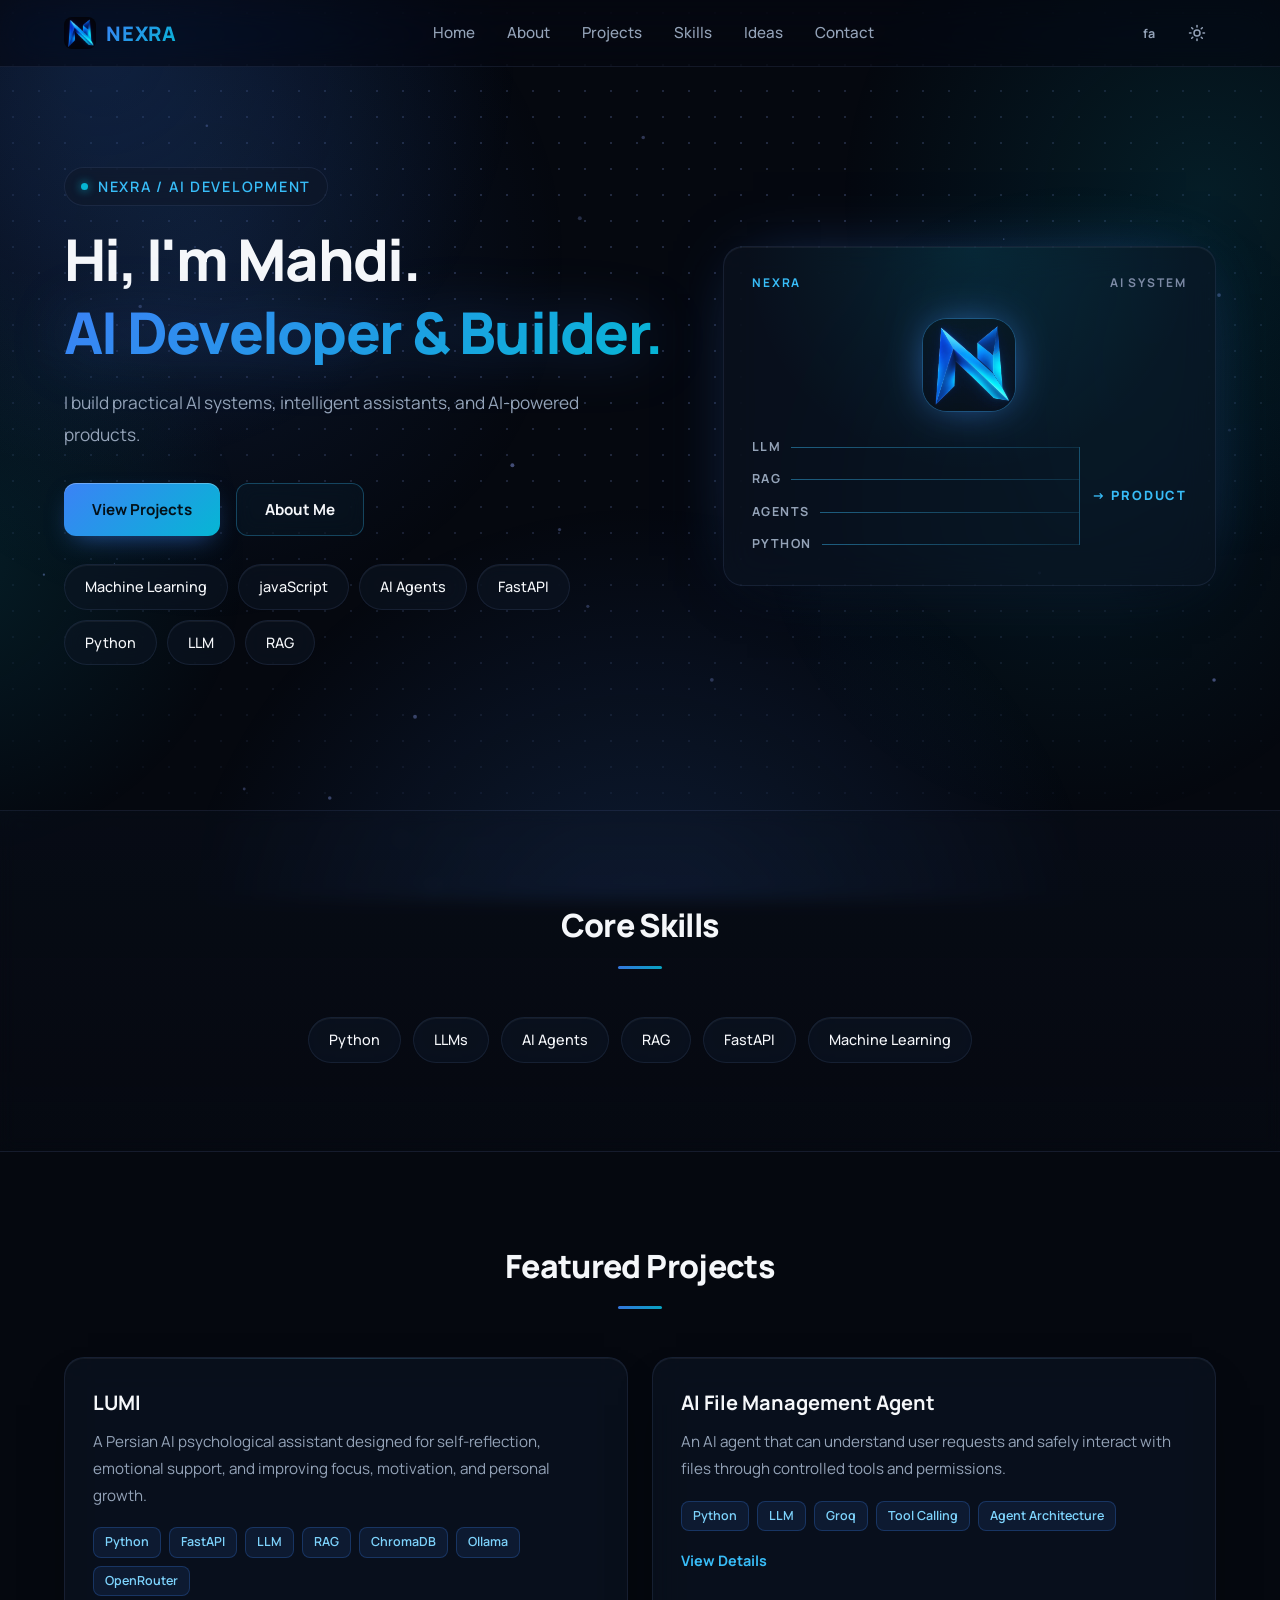
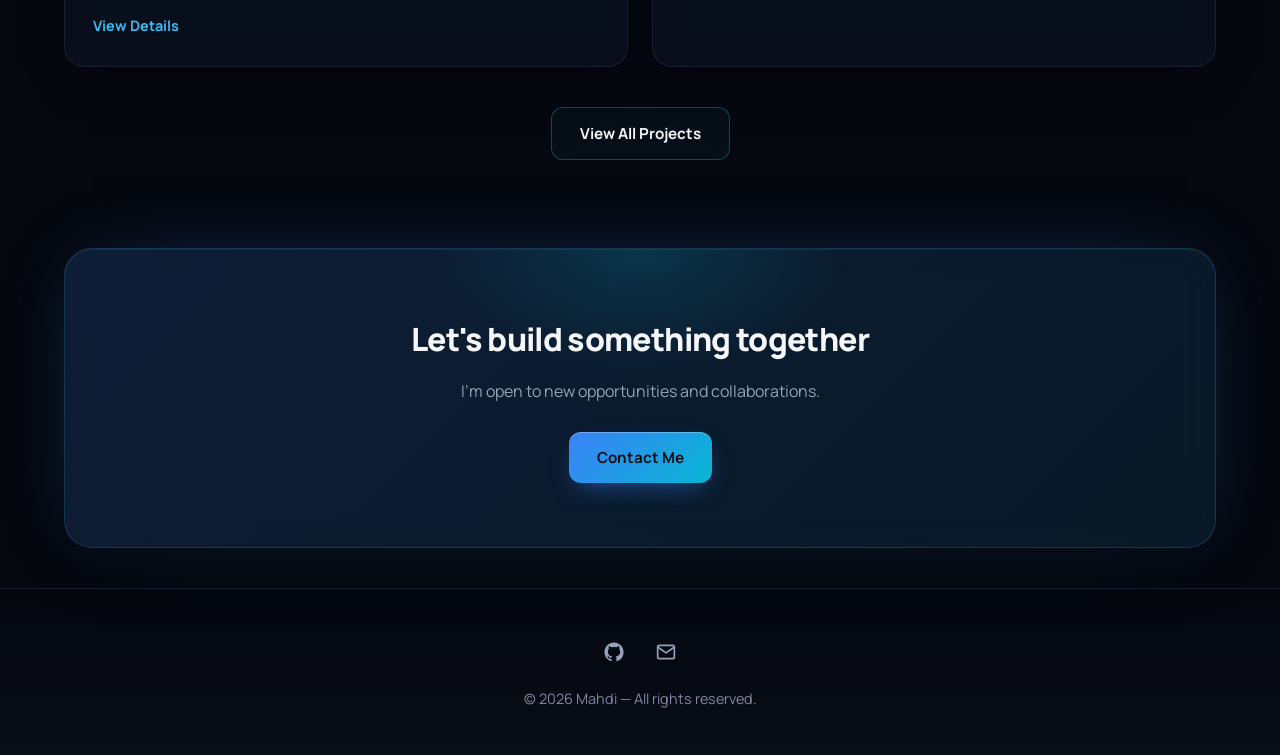
==== index.html @ 1d42f0ad "Adding a favicon to pages" ====
<!DOCTYPE html>
<html lang="en">
<head>
  <meta charset="UTF-8">
  <meta name="viewport" content="width=device-width, initial-scale=1.0">
  <title>Mahdi | Home</title>
  <link rel="icon" href="assets/icons/Favicon.png" type="image/png">
  <!-- فونت‌ها -->
  <link rel="preconnect" href="https://fonts.googleapis.com">
  <link href="https://fonts.googleapis.com/css2?family=Manrope:wght@400;500;600;700;800&family=Vazirmatn:wght@400;500;600;700;800&display=swap" rel="stylesheet">
  <!-- استایل‌ها -->
  <link rel="stylesheet" href="css/style.css">
  <link rel="stylesheet" href="css/animations.css">
  <link rel="stylesheet" href="css/responsive.css">
</head>
<body>

  <!-- Navbar با JS تزریق میشه -->
  <div id="navbar-container"></div>

  <main>
  <!-- Hero Section -->
    <!-- Hero Section -->
  <section class="hero section">
    <div class="container hero-grid">
      <div class="hero-text">
        <p class="hero-greeting hero-eyebrow">NEXRA / AI DEVELOPMENT</p>
        <h1 class="hero-title">
          <span class="hero-title-1" data-i18n="home.heroTitle1">Hi, I'm Mahdi.</span>
          <span class="hero-title-2" data-i18n="home.heroTitle2">AI Developer &amp; Builder.</span>
        </h1>
        <p class="hero-intro" data-i18n="home.heroIntro">I build practical AI systems, intelligent assistants, and AI-powered products.</p>
        <div class="hero-actions">
          <a href="projects.html" class="btn btn-primary" data-i18n="home.ctaProjects">View Projects</a>
          <a href="about.html" class="btn btn-outline" data-i18n="home.ctaAbout">About Me</a>
        </div>
        <div class="hero-tags">
          <span class="skill-chip">Machine Learning</span>
          <span class="skill-chip">javaScript</span>
          <span class="skill-chip">AI Agents</span>
          <span class="skill-chip">FastAPI</span>
          <span class="skill-chip">Python</span>
          <span class="skill-chip">LLM</span>
          <span class="skill-chip">RAG</span>
        </div>
      </div>

      <!-- AI System Card -->
      <div class="system-card">
        <div class="system-head"><span>NEXRA</span><span>AI SYSTEM</span></div>
        <img class="system-logo" src="assets/icons/Logo-N.jpg" alt="NEXRA" onerror="this.style.display='none'">
        <div class="system-flow">
          <ul class="system-inputs">
            <li>LLM</li>
            <li>RAG</li>
            <li>AGENTS</li>
            <li>PYTHON</li>
          </ul>
          <span class="system-merge"></span>
          <span class="system-output">→ PRODUCT</span>
        </div>
      </div>
    </div>
  </section>

  <!-- Skills Preview -->
  <section class="skills-preview section">
    <div class="container">
      <h2 class="section-title" data-i18n="home.skillsTitle">Core Skills</h2>
      <div class="skills-grid">
        <span class="skill-chip">Python</span>
        <span class="skill-chip">LLMs</span>
        <span class="skill-chip">AI Agents</span>
        <span class="skill-chip">RAG</span>
        <span class="skill-chip">FastAPI</span>
        <span class="skill-chip">Machine Learning</span>
      </div>
    </div>
  </section>

  <!-- Featured Projects -->
  <section class="projects-preview section">
    <div class="container">
      <h2 class="section-title" data-i18n="home.projectsTitle">Featured Projects</h2>
      <div id="featured-projects" class="projects-grid"></div>
      <div class="view-all-wrapper">
        <a href="projects.html" class="btn btn-outline" data-i18n="home.viewAllProjects">View All Projects</a>
      </div>
    </div>
  </section>

  <!-- CTA -->
  <section class="cta-section section">
    <div class="container cta-inner">
      <h2 data-i18n="home.ctaTitle">Let's build something together</h2>
      <p data-i18n="home.ctaSubtitle">I'm open to new opportunities and collaborations.</p>
      <a href="contact.html" class="btn btn-primary" data-i18n="home.ctaButton">Contact Me</a>
    </div>
  </section>
  </main>

  <!-- Footer با JS تزریق میشه -->
  <div id="footer-container"></div>

  <!-- ترتیب لود اسکریپت‌ها مهمه -->
<script src="data/translations.js"></script>
<script src="data/projects.js"></script>
<script src="js/theme.js"></script>
<script src="js/language.js"></script>
<script src="js/typing.js"></script>
<script src="js/main.js"></script>
<script src="js/background.js"></script>
<script src="js/home.js"></script>
</body>
</html>
---- css/style.css ----
/* ==========================================================================
   MAHDI PORTFOLIO — style.css
   Redesign: Dark Premium · Modern AI · Glassmorphism
   - فقط ظاهر (UI) تغییر کرده؛ ساختار HTML، محتوا و JS دست نخورده
   - Accent: #3B82F6 → #06B6D4  |  فونت: Manrope + Vazirmatn
   - Background: نقطه‌های خیلی ریز و محو + چند Glow آبی/فیروزه‌ای (Grid حذف شده)
   ========================================================================== */


/* ==========================================================================
   1) RESET & BASE
   ========================================================================== */
*, *::before, *::after {
  margin: 0;
  padding: 0;
  box-sizing: border-box;
}

html {
  scroll-behavior: smooth;
  -webkit-text-size-adjust: 100%;
}

body {
  font-family: var(--font-primary);
  background-color: var(--bg-primary);
  color: var(--text-primary);
  line-height: 1.65;
  min-height: 100vh;
  -webkit-font-smoothing: antialiased;
  text-rendering: optimizeLegibility;
  transition: background-color 0.3s ease, color 0.3s ease;
}

img, svg {
  max-width: 100%;
  display: block;
}

a {
  text-decoration: none;
  color: inherit;
}

ul, ol {
  list-style: none;
}

button {
  font-family: inherit;
  cursor: pointer;
  border: none;
  background: none;
}

/* Headingها: وزن 700 تا 800 */
h1 { font-weight: 800; }
h2, h3 { font-weight: 700; }

/* فقط انگلیسی: کمی فشرده‌تر (روی فارسی letter-spacing نباید عوض بشه) */
[lang="en"] h1,
[lang="en"] h2 {
  letter-spacing: -0.02em;
}

::selection {
  background: rgba(var(--accent-rgb), 0.28);
  color: #ffffff;
}

/* فوکوس کیبورد: واضح ولی ظریف */
:focus-visible {
  outline: 2px solid rgba(var(--accent-rgb), 0.7);
  outline-offset: 3px;
  border-radius: 6px;
}


/* ==========================================================================
   2) CSS VARIABLES
   پیش‌فرض: تم تاریک | تم روشن پایین‌تر override می‌کنه
   ========================================================================== */
:root,
[data-theme="dark"] {
  color-scheme: dark;

  /* پس‌زمینه‌ها */
  --bg-primary: #05080F;
  --bg-secondary: #0A101C;
  --bg-card-rgb: 14, 22, 38;

  /* متن‌ها (Contrast بالا) */
  --text-primary: #F5F7FA;
  --text-secondary: #94A3B8;
  --text-muted: #7C8AA5;

  /* Accent: Blue → Cyan */
  --accent-start: #3B82F6;
  --accent-end: #06B6D4;
  --accent: #38BDF8;                 /* رنگ متن/لینک‌های accent روی پس‌زمینه تیره */
  --accent-rgb: 56, 189, 248;
  --blue-rgb: 59, 130, 246;
  --cyan-rgb: 6, 182, 212;
  --accent-gradient: linear-gradient(135deg, var(--accent-start), var(--accent-end));
  --tag-text: #7DD3FC;

  /* شیشه و کارت */
  --border-color: rgba(148, 175, 255, 0.10);
  --border-strong: rgba(var(--accent-rgb), 0.30);
  --glass-bg: rgba(5, 8, 15, 0.62);
  --card-bg: rgba(var(--bg-card-rgb), 0.55);
  --card-highlight: rgba(255, 255, 255, 0.05);
  --shadow: 0 24px 48px -24px rgba(0, 0, 0, 0.75);

  /* Background: نقطه‌ها و Glowها */
  --dot-color: rgba(148, 175, 255, 0.20);
  --glow-blue: rgba(59, 130, 246, 0.17);
  --glow-cyan: rgba(6, 182, 212, 0.12);

  /* شعاع‌ها و حرکت */
  --radius-lg: 20px;
  --radius-md: 12px;
  --ease: cubic-bezier(0.22, 0.7, 0.2, 1);

  /* فونت‌ها */
  --font-en: 'Manrope', system-ui, -apple-system, 'Segoe UI', sans-serif;
  --font-fa: 'Vazirmatn', 'Manrope', system-ui, sans-serif;
  --font-primary: var(--font-en);
}

[data-theme="light"] {
  color-scheme: light;

  --bg-primary: #F5F8FC;
  --bg-secondary: #EAF0F9;
  --bg-card-rgb: 255, 255, 255;

  --text-primary: #0F172A;
  --text-secondary: #475569;
  --text-muted: #64748B;

  --accent-start: #2563EB;
  --accent-end: #0891B2;
  --accent: #0369A1;
  --accent-rgb: 3, 105, 161;
  --tag-text: #0369A1;

  --border-color: rgba(15, 23, 42, 0.09);
  --border-strong: rgba(37, 99, 235, 0.35);
  --glass-bg: rgba(255, 255, 255, 0.72);
  --card-bg: rgba(var(--bg-card-rgb), 0.72);
  --card-highlight: rgba(255, 255, 255, 0.9);
  --shadow: 0 20px 40px -24px rgba(30, 64, 175, 0.25);

  --dot-color: rgba(37, 99, 235, 0.16);
  --glow-blue: rgba(59, 130, 246, 0.12);
  --glow-cyan: rgba(6, 182, 212, 0.10);
}

/* وقتی زبان فارسی باشه، فونت پیش‌فرض عوض میشه (توسط language.js ست میشه) */
[lang="fa"] {
  --font-primary: var(--font-fa);
}


/* ==========================================================================
   3) BACKGROUND — نقطه‌های محو + Glowهای آبی/فیروزه‌ای (بدون Grid)
   ========================================================================== */

/* --- لایه ۱: نقطه‌های خیلی ریز، به سمت لبه‌ها محو میشن --- */
body::before {
  content: "";
  position: fixed;
  inset: 0;
  z-index: -1;
  pointer-events: none;
  background-image: radial-gradient(circle, var(--dot-color) 1px, transparent 1.5px);
  background-size: 26px 26px;
  -webkit-mask-image: radial-gradient(ellipse 90% 80% at 50% 30%, #000 20%, transparent 100%);
  mask-image: radial-gradient(ellipse 90% 80% at 50% 30%, #000 20%, transparent 100%);
}

/* --- لایه ۲: چند Soft Glow برای هاله نور و عمق --- */
body::after {
  content: "";
  position: fixed;
  inset: 0;
  z-index: -1;
  pointer-events: none;
  background:
    radial-gradient(640px circle at 8% 6%, var(--glow-blue), transparent 65%),
    radial-gradient(560px circle at 94% 22%, var(--glow-cyan), transparent 65%),
    radial-gradient(720px circle at 50% 108%, var(--glow-blue), transparent 65%),
    radial-gradient(460px circle at -4% 62%, var(--glow-cyan), transparent 65%);
}

/* --- لایه ۳: ذرات شناور و نور موس (توسط background.js ساخته میشن؛ فقط تم تاریک) --- */
#particles {
  display: none;
  position: fixed;
  inset: 0;
  z-index: -1;
  pointer-events: none;
}

[data-theme="dark"] #particles {
  display: block;
}


/* ==========================================================================
   4) LAYOUT
   ========================================================================== */
.container {
  max-width: 1200px;
  margin: 0 auto;
  padding: 0 24px;
}

.section {
  padding: 88px 0;
}


/* ==========================================================================
   5) NAVBAR
   ========================================================================== */
.navbar {
  position: fixed;
  top: 0;
  left: 0;
  right: 0;
  z-index: 1000;
  background: var(--glass-bg);
  backdrop-filter: blur(18px) saturate(160%);
  -webkit-backdrop-filter: blur(18px) saturate(160%);
  border-bottom: 1px solid var(--border-color);
}

.navbar-inner {
  display: flex;
  align-items: center;
  justify-content: space-between;
  direction: ltr; /* چیدمان نوبار با تغییر زبان ثابت بمونه: لوگو چپ، تب‌ها وسط، دکمه‌ها راست */
  padding: 14px 24px;
  max-width: 1200px;
  margin: 0 auto;
}

.navbar-logo {
  display: inline-flex;
  align-items: center;
  gap: 10px;
}

.navbar-logo span {
  font-weight: 800;
  font-size: 1.25rem;
  letter-spacing: 0.04em;
  background: var(--accent-gradient);
  -webkit-background-clip: text;
  background-clip: text;
  color: transparent;
}

.brand-mark {
  width: 32px;
  height: 32px;
  border-radius: 8px;
  object-fit: cover;
  mix-blend-mode: screen;
}

[data-theme="light"] .brand-mark {
  filter: invert(1);
  mix-blend-mode: multiply;
}

.navbar-links {
  display: flex;
  align-items: center;
  gap: 32px;
}

/* فارسی: ترتیب تب‌ها راست‌به‌چپ (خانه اول از راست)، بدون اینکه جای لوگو و دکمه‌ها عوض بشه */
[dir="rtl"] .navbar-links {
  direction: rtl;
}

.navbar-links a {
  position: relative;
  color: var(--text-secondary);
  font-weight: 500;
  font-size: 0.95rem;
  padding: 6px 0;
  transition: color 0.25s var(--ease);
}

/* خط زیر لینک: با hover و لینک فعال ظاهر میشه */
.navbar-links a::after {
  content: "";
  position: absolute;
  inset-inline: 0;
  bottom: -2px;
  height: 2px;
  border-radius: 2px;
  background: var(--accent-gradient);
  transform: scaleX(0);
  transition: transform 0.3s var(--ease);
}

.navbar-links a:hover,
.navbar-links a.active {
  color: var(--text-primary);
}

.navbar-links a:hover::after,
.navbar-links a.active::after {
  transform: scaleX(1);
}

.navbar-actions {
  display: flex;
  align-items: center;
  gap: 10px;
}

.icon-btn {
  width: 38px;
  height: 38px;
  display: flex;
  align-items: center;
  justify-content: center;
  border-radius: 10px;
  border: 1px solid transparent;
  color: var(--text-secondary);
  transition: background-color 0.25s var(--ease), color 0.25s var(--ease), border-color 0.25s var(--ease);
}

.icon-btn:hover {
  background-color: rgba(var(--accent-rgb), 0.08);
  border-color: var(--border-color);
  color: var(--accent);
}

#lang-toggle {
  font-size: 0.78rem;
  font-weight: 700;
  letter-spacing: 0.04em;
}


/* ==========================================================================
   6) FOOTER
   ========================================================================== */
.footer {
  border-top: 1px solid var(--border-color);
  background: linear-gradient(to bottom, transparent, rgba(var(--bg-card-rgb), 0.35));
  padding: 44px 0;
  text-align: center;
  color: var(--text-muted);
  font-size: 0.9rem;
}

.footer-links {
  display: flex;
  justify-content: center;
  gap: 14px;
  margin-bottom: 16px;
}

.footer-links a {
  display: flex;
  align-items: center;
  justify-content: center;
  width: 38px;
  height: 38px;
  border-radius: 8px;
  color: var(--text-secondary);
  transition: color 0.2s ease, background-color 0.2s ease;
}

.footer-links a:hover {
  color: var(--accent);
  background-color: rgba(var(--accent-rgb), 0.1);
}

.footer-links svg {
  width: 20px;
  height: 20px;
}


/* ==========================================================================
   7) BUTTONS
   ========================================================================== */
.btn {
  display: inline-flex;
  align-items: center;
  gap: 8px;
  padding: 13px 28px;
  border-radius: var(--radius-md);
  font-weight: 700;
  font-size: 0.95rem;
  transition: transform 0.3s var(--ease), box-shadow 0.3s var(--ease),
              border-color 0.3s var(--ease), background-color 0.3s var(--ease),
              color 0.3s var(--ease), filter 0.3s var(--ease);
}

/* دکمه اصلی: متن تیره روی گرادینت برای Contrast بالا */
.btn-primary {
  background: var(--accent-gradient);
  color: #031018;
  border: none;
  box-shadow:
    0 10px 26px -10px rgba(var(--blue-rgb), 0.6),
    inset 0 1px 0 rgba(255, 255, 255, 0.28);
}

.btn-primary:hover {
  transform: translateY(-2px);
  filter: brightness(1.07);
  box-shadow:
    0 16px 34px -10px rgba(var(--blue-rgb), 0.7),
    inset 0 1px 0 rgba(255, 255, 255, 0.32);
}

.btn-outline {
  border: 1px solid var(--border-strong);
  background-color: rgba(var(--accent-rgb), 0.04);
  color: var(--text-primary);
  backdrop-filter: blur(10px);
  -webkit-backdrop-filter: blur(10px);
}

.btn-outline:hover {
  transform: translateY(-2px);
  border-color: rgba(var(--accent-rgb), 0.6);
  background-color: rgba(var(--accent-rgb), 0.10);
  color: var(--accent);
}


/* ==========================================================================
   8) CARDS (پایه مشترک) — شیشه‌ای، تیره، نیمه‌شفاف
   ========================================================================== */
.project-card,
.path-card,
.goal-card,
.timeline-card {
  position: relative;
  overflow: hidden;
  background-color: var(--card-bg);
  backdrop-filter: blur(18px) saturate(140%);
  -webkit-backdrop-filter: blur(18px) saturate(140%);
  border: 1px solid var(--border-color);
  border-radius: var(--radius-lg);
  padding: 28px;
  box-shadow: inset 0 1px 0 var(--card-highlight), var(--shadow);
  transition: transform 0.35s var(--ease), border-color 0.35s var(--ease), box-shadow 0.35s var(--ease);
}

/* خط نور نازک لبه بالای کارت */
.project-card::before,
.path-card::before,
.goal-card::before,
.timeline-card::before {
  content: "";
  position: absolute;
  top: 0;
  left: 12%;
  right: 12%;
  height: 1px;
  background: linear-gradient(90deg, transparent, rgba(var(--accent-rgb), 0.55), transparent);
  opacity: 0.35;
  transition: opacity 0.35s var(--ease);
  pointer-events: none;
}

/* Hover ظریف: کمی بالا میاد، بردر آبی، هاله نور کم (--cx/--cy از background.js میاد؛ بدونش هم درست کار می‌کنه) */
.project-card:hover,
.path-card:hover,
.timeline-card:hover {
  transform: translateY(-4px);
  border-color: var(--border-strong);
  box-shadow:
    inset 0 1px 0 var(--card-highlight),
    0 28px 50px -24px rgba(0, 0, 0, 0.8),
    0 0 40px -18px rgba(var(--blue-rgb), 0.45);
  background-image: radial-gradient(340px circle at var(--cx, 50%) var(--cy, 0%), rgba(var(--accent-rgb), 0.07), transparent 70%);
}

.project-card:hover::before,
.path-card:hover::before,
.goal-card:hover::before,
.timeline-card:hover::before {
  opacity: 1;
}

[data-theme="light"] .project-card:hover,
[data-theme="light"] .path-card:hover,
[data-theme="light"] .timeline-card:hover {
  box-shadow:
    inset 0 1px 0 var(--card-highlight),
    0 24px 44px -24px rgba(30, 64, 175, 0.3);
}


/* ==========================================================================
   9) HOME PAGE — Hero, Skills, Projects, CTA
   ========================================================================== */
.hero {
  position: relative;
  min-height: 90vh;
  display: flex;
  align-items: center;
  padding-top: 110px;
}

/* دو هاله نور نرم اطراف Hero (نه یک لکه زیر متن) */
.hero::before {
  content: "";
  position: absolute;
  inset: 0;
  z-index: -1;
  pointer-events: none;
  background:
    radial-gradient(520px circle at 16% 32%, rgba(var(--blue-rgb), 0.11), transparent 70%),
    radial-gradient(460px circle at 84% 62%, rgba(var(--cyan-rgb), 0.09), transparent 70%);
}

.hero-grid {
  display: grid;
  grid-template-columns: 1.1fr 0.9fr;
  gap: 56px;
  align-items: center;
}

.hero-eyebrow {
  letter-spacing: 0.12em;
  font-size: 0.78rem;
}

.hero-title {
  display: flex;
  flex-direction: column;
  gap: 6px;
  margin-bottom: 22px;
  font-size: clamp(2.2rem, 5vw, 3.6rem);
  font-weight: 800;
  line-height: 1.15;
}

[lang="en"] .hero-title {
  letter-spacing: -0.03em;
}

.hero-title-2 {
  background: var(--accent-gradient);
  -webkit-background-clip: text;
  background-clip: text;
  color: transparent;
  filter: drop-shadow(0 0 28px rgba(var(--blue-rgb), 0.28));
}

.hero-tags {
  display: flex;
  flex-wrap: wrap;
  gap: 10px;
  margin-top: 28px;
}

/* "Hi, I'm" به شکل یک Pill شیشه‌ای با نقطه نورانی */
.hero-greeting {
  display: inline-flex;
  align-items: center;
  gap: 10px;
  padding: 7px 16px;
  margin-bottom: 20px;
  border-radius: 999px;
  border: 1px solid var(--border-color);
  background-color: rgba(var(--bg-card-rgb), 0.5);
  backdrop-filter: blur(10px);
  -webkit-backdrop-filter: blur(10px);
  color: var(--accent);
  font-size: 0.9rem;
  font-weight: 600;
}

.hero-greeting::before {
  content: "";
  width: 7px;
  height: 7px;
  border-radius: 50%;
  background: var(--accent-end);
  box-shadow: 0 0 10px rgba(var(--cyan-rgb), 0.9);
  animation: softPulse 2.8s ease-in-out infinite;
}

@keyframes softPulse {
  0%, 100% { opacity: 1; }
  50% { opacity: 0.45; }
}

.hero-name {
  font-size: clamp(2.4rem, 6vw, 4.2rem);
  font-weight: 800;
  line-height: 1.1;
  margin-bottom: 14px;
  background: var(--accent-gradient);
  -webkit-background-clip: text;
  background-clip: text;
  color: transparent;
  filter: drop-shadow(0 0 28px rgba(var(--blue-rgb), 0.28));
}

[lang="en"] .hero-name {
  letter-spacing: -0.03em;
}

.hero-role {
  font-size: clamp(1.2rem, 3vw, 1.8rem);
  font-weight: 600;
  color: var(--text-secondary);
  margin-bottom: 22px;
  min-height: 2.2em;
}

.hero-role .cursor {
  animation: blink 0.8s infinite;
  color: var(--accent-end);
}

@keyframes blink {
  50% { opacity: 0; }
}

.hero-intro {
  max-width: 560px;
  margin: 0 0 32px;
  color: var(--text-secondary);
  font-size: 1.08rem;
  line-height: 1.85;
}

.hero-actions {
  display: flex;
  justify-content: flex-start;
  gap: 16px;
  flex-wrap: wrap;
}

/* عنوان بخش‌ها: خط گرادینت کوتاه زیرش */
.section-title {
  text-align: center;
  font-size: clamp(1.6rem, 3vw, 2rem);
  font-weight: 800;
  margin-bottom: 48px;
}

.section-title::after {
  content: "";
  display: block;
  width: 44px;
  height: 3px;
  margin: 14px auto 0;
  border-radius: 3px;
  background: var(--accent-gradient);
  opacity: 0.9;
}

/* بخش Skills: نوار شیشه‌ای خیلی ملایم */
.glass-band,
.skills-preview {
  background: linear-gradient(to bottom, rgba(var(--bg-card-rgb), 0.28), rgba(var(--bg-card-rgb), 0.10));
  backdrop-filter: blur(8px);
  -webkit-backdrop-filter: blur(8px);
  border-top: 1px solid var(--border-color);
  border-bottom: 1px solid var(--border-color);
}

.skills-grid {
  display: flex;
  flex-wrap: wrap;
  justify-content: center;
  gap: 12px;
}

.skill-chip {
  padding: 10px 20px;
  border-radius: 999px;
  background-color: var(--card-bg);
  backdrop-filter: blur(10px);
  -webkit-backdrop-filter: blur(10px);
  border: 1px solid var(--border-color);
  box-shadow: inset 0 1px 0 var(--card-highlight);
  color: var(--text-primary);
  font-weight: 500;
  font-size: 0.9rem;
  transition: transform 0.3s var(--ease), border-color 0.3s var(--ease), box-shadow 0.3s var(--ease), color 0.3s var(--ease);
}

.skill-chip:hover {
  transform: translateY(-2px);
  border-color: var(--border-strong);
  color: var(--accent);
  box-shadow:
    inset 0 1px 0 var(--card-highlight),
    0 0 24px -8px rgba(var(--accent-rgb), 0.5);
}

/* Projects */
.projects-grid {
  display: grid;
  grid-template-columns: repeat(2, 1fr);
  gap: 24px;
}

.project-card h3 {
  font-size: 1.25rem;
  margin-bottom: 10px;
  color: var(--text-primary);
}

.project-card p {
  color: var(--text-secondary);
  font-size: 0.95rem;
  margin-bottom: 18px;
  line-height: 1.75;
}

.project-tech {
  display: flex;
  flex-wrap: wrap;
  gap: 8px;
  margin-bottom: 18px;
}

.tech-tag {
  font-size: 0.78rem;
  font-weight: 600;
  padding: 4px 11px;
  border-radius: 8px;
  background-color: rgba(var(--blue-rgb), 0.10);
  border: 1px solid rgba(var(--blue-rgb), 0.25);
  color: var(--tag-text);
}

.project-links {
  display: flex;
  gap: 18px;
  font-size: 0.9rem;
  font-weight: 700;
}

.project-links a {
  color: var(--accent);
  transition: opacity 0.25s var(--ease);
}

.project-links a:hover {
  opacity: 0.8;
  text-decoration: underline;
  text-underline-offset: 4px;
}

.view-all-wrapper {
  text-align: center;
  margin-top: 40px;
}

/* CTA: کارت شیشه‌ای بزرگ با هاله نور آبی/فیروزه‌ای */
.cta-section {
  position: relative;
  overflow: hidden;
  text-align: center;
  width: min(1152px, calc(100% - 48px));
  margin: 0 auto 40px;
  padding: 64px 24px;
  border-radius: 28px;
  border: 1px solid rgba(var(--accent-rgb), 0.18);
  background:
    linear-gradient(135deg, rgba(var(--blue-rgb), 0.12), rgba(var(--cyan-rgb), 0.06)),
    var(--card-bg);
  backdrop-filter: blur(18px) saturate(140%);
  -webkit-backdrop-filter: blur(18px) saturate(140%);
  box-shadow:
    inset 0 1px 0 var(--card-highlight),
    0 30px 60px -30px rgba(0, 0, 0, 0.7),
    0 0 70px -30px rgba(var(--blue-rgb), 0.5);
}

.cta-section::before {
  content: "";
  position: absolute;
  top: -120px;
  left: 50%;
  width: 420px;
  height: 240px;
  transform: translateX(-50%);
  background: radial-gradient(closest-side, rgba(var(--cyan-rgb), 0.16), transparent);
  pointer-events: none;
}

.cta-inner {
  position: relative;
}

.cta-inner h2 {
  font-size: clamp(1.6rem, 3vw, 2rem);
  font-weight: 800;
  margin-bottom: 12px;
}

.cta-inner p {
  color: var(--text-secondary);
  margin-bottom: 28px;
}

/* آیکون‌های SVG داخل دکمه‌ها */
.icon-btn svg {
  width: 18px;
  height: 18px;
}

/* نمایش/مخفی‌کردن آیکون درست بر اساس تم فعلی */
#icon-sun { display: block; }
#icon-moon { display: none; }

[data-theme="light"] #icon-sun { display: none; }
[data-theme="light"] #icon-moon { display: block; }


/* ==========================================================================
   10) ABOUT PAGE — Intro, Learning Path, Goal, Timeline
   ========================================================================== */
.about-hero {
  padding-top: 140px;
}

.about-hero-inner {
  display: grid;
  grid-template-columns: 300px 1fr;
  gap: 56px;
  align-items: center;
}

/* قاب عکس: 4:5، حاشیه گرادینت آبی→فیروزه‌ای، هاله نور نرم */
.about-photo {
  width: 300px;
  aspect-ratio: 4 / 5;
  padding: 8px;
  border-radius: 24px;
  border: 1px solid transparent;
  /* لایه اول: داخل قاب | لایه دوم: گرادینت فقط روی حاشیه دیده میشه */
  background:
    linear-gradient(var(--bg-secondary), var(--bg-secondary)) padding-box,
    linear-gradient(135deg, rgba(var(--blue-rgb), 0.75), rgba(var(--cyan-rgb), 0.28) 55%, rgba(var(--blue-rgb), 0.15)) border-box;
  box-shadow:
    0 30px 60px -20px rgba(0, 0, 0, 0.7),
    0 0 60px -20px rgba(var(--blue-rgb), 0.5);
  overflow: hidden;
}

[data-theme="light"] .about-photo {
  box-shadow:
    0 30px 60px -20px rgba(30, 64, 175, 0.28),
    0 0 50px -24px rgba(var(--blue-rgb), 0.4);
}

.about-photo img {
  display: block;
  width: 100%;
  height: 100%;
  border-radius: 16px;
  object-fit: cover;
}

.about-photo-fallback {
  display: none;
  width: 100%;
  height: 100%;
  border-radius: 16px;
  align-items: center;
  justify-content: center;
  background: rgba(var(--accent-rgb), 0.08);
  font-size: 5rem;
  font-weight: 800;
  color: var(--accent);
}

.about-title {
  font-size: clamp(2.1rem, 4.5vw, 3.6rem);
  font-weight: 800;
  line-height: 1.15;
  margin-bottom: 24px;
  background: var(--accent-gradient);
  -webkit-background-clip: text;
  background-clip: text;
  color: transparent;
}

.about-text p {
  color: var(--text-secondary);
  font-size: 1.1rem;
  line-height: 1.9;
  margin-bottom: 14px;
}

.path-grid {
  display: grid;
  grid-template-columns: repeat(3, 1fr);
  gap: 24px;
}

.path-number {
  display: inline-block;
  font-weight: 800;
  font-size: 1.5rem;
  margin-bottom: 10px;
  background: var(--accent-gradient);
  -webkit-background-clip: text;
  background-clip: text;
  color: transparent;
}

.path-card h3,
.timeline-card h3 {
  margin-bottom: 8px;
}

.path-card p,
.goal-card p,
.timeline-card p {
  color: var(--text-secondary);
  line-height: 1.8;
  font-size: 0.95rem;
}

/* کارت هدف: کمی پررنگ‌تر با تِین آبی/فیروزه‌ای (Hover حرکتی نداره) */
.goal-card {
  text-align: center;
  max-width: 800px;
  margin: 0 auto;
  padding: 40px 32px;
  border-color: rgba(var(--accent-rgb), 0.16);
  background-image: linear-gradient(135deg, rgba(var(--blue-rgb), 0.09), rgba(var(--cyan-rgb), 0.05));
}

.goal-card:hover {
  border-color: var(--border-strong);
}

.goal-card h2 {
  margin-bottom: 12px;
}

/* Timeline عمودی: خط محو + کارت‌های یک‌درمیان چپ/راست */
.timeline {
  position: relative;
  max-width: 900px;
  margin: 0 auto;
}

.timeline::before {
  content: "";
  position: absolute;
  top: 0;
  bottom: 0;
  left: 50%;
  width: 2px;
  background: linear-gradient(to bottom, transparent, rgba(var(--accent-rgb), 0.4) 12%, rgba(var(--accent-rgb), 0.4) 88%, transparent);
  transform: translateX(-50%);
}

.timeline-item {
  display: grid;
  grid-template-columns: 1fr 48px 1fr;
  align-items: center;
  margin-bottom: 32px;
}

.timeline-card {
  grid-column: 1;
  grid-row: 1;
}

.timeline-item:nth-child(even) .timeline-card {
  grid-column: 3;
}

.timeline-dot {
  grid-column: 2;
  grid-row: 1;
  justify-self: center;
  width: 14px;
  height: 14px;
  border-radius: 50%;
  background: var(--accent-gradient);
  box-shadow:
    0 0 0 5px rgba(var(--accent-rgb), 0.14),
    0 0 18px rgba(var(--accent-rgb), 0.5);
  position: relative;
}

.timeline-date {
  display: inline-block;
  font-size: 0.8rem;
  font-weight: 700;
  color: var(--accent);
  margin-bottom: 6px;
}
/* What I Build: ۵ کارت، ردیف اول ۳ تا، ردیف دوم ۲ تای وسط‌چین */
.build-grid {
  display: grid;
  grid-template-columns: repeat(6, 1fr);
  gap: 24px;
}

.build-grid .path-card {
  grid-column: span 2;
}

.build-grid .path-card:nth-child(4) {
  grid-column: 2 / span 2;
}

.build-grid .path-card:nth-child(5) {
  grid-column: 4 / span 2;
}

/* My Approach: Problem → AI → Product → Real-world Use */
.flow {
  display: grid;
  grid-template-columns: 1fr auto 1fr auto 1fr auto 1fr;
  align-items: center;
  gap: 12px;
}

.flow-arrow {
  font-size: 1.6rem;
  font-weight: 700;
  color: var(--accent);
  text-align: center;
}

[dir="rtl"] .flow-arrow {
  transform: scaleX(-1); /* فلش در فارسی برعکس بشه */
}
/* AI System Card (Hero) */
.system-card {
  position: relative;
  direction: ltr; /* دیاگرام در هر دو زبان یکسان بمونه */
  overflow: hidden;
  padding: 26px 28px 30px;
  border-radius: var(--radius-lg);
  border: 1px solid var(--border-color);
  background-color: var(--card-bg);
  backdrop-filter: blur(18px) saturate(140%);
  -webkit-backdrop-filter: blur(18px) saturate(140%);
  box-shadow:
    inset 0 1px 0 var(--card-highlight),
    var(--shadow),
    0 0 70px -30px rgba(var(--blue-rgb), 0.55);
  animation: floatY 7s ease-in-out infinite;
}

.system-card::before {
  content: "";
  position: absolute;
  inset: 0;
  pointer-events: none;
  background: radial-gradient(320px circle at 50% 0%, rgba(var(--cyan-rgb), 0.12), transparent 70%);
}

.system-head {
  position: relative;
  display: flex;
  justify-content: space-between;
  font-size: 0.75rem;
  font-weight: 700;
  letter-spacing: 0.16em;
  color: var(--text-muted);
}

.system-head span:first-child {
  color: var(--accent);
}

.system-logo {
  position: relative;
  display: block;
  width: 92px;
  height: 92px;
  margin: 26px auto;
  border-radius: 24px;
  object-fit: cover;
  box-shadow:
    0 0 40px -6px rgba(var(--blue-rgb), 0.65),
    0 0 0 1px rgba(var(--accent-rgb), 0.25);
}

.system-flow {
  position: relative;
  display: grid;
  grid-template-columns: 1fr auto auto;
  align-items: center;
}

.system-inputs {
  list-style: none;
  margin: 0;
  padding: 0;
  display: grid;
  gap: 12px;
}

.system-inputs li {
  display: flex;
  align-items: center;
  gap: 10px;
  font-size: 0.78rem;
  font-weight: 700;
  letter-spacing: 0.12em;
  color: var(--text-secondary);
}

.system-inputs li::after {
  content: "";
  flex: 1;
  height: 1px;
  background: linear-gradient(90deg, rgba(var(--accent-rgb), 0.45), rgba(var(--accent-rgb), 0.15));
}

.system-merge {
  align-self: stretch;
  width: 1px;
  margin-block: 10px;
  background: rgba(var(--accent-rgb), 0.35);
}

.system-output {
  padding-left: 12px;
  font-size: 0.8rem;
  font-weight: 800;
  letter-spacing: 0.14em;
  color: var(--accent);
  white-space: nowrap;
}

@keyframes floatY {
  0%, 100% { transform: translateY(0); }
  50% { transform: translateY(-8px); }
}
/* ==========================================================================
   11) دسترسی‌پذیری: کاهش حرکت
   ========================================================================== */
@media (prefers-reduced-motion: reduce) {
  html {
    scroll-behavior: auto;
  }

  *, *::before, *::after {
    animation-duration: 0.01ms !important;
    animation-iteration-count: 1 !important;
    transition-duration: 0.01ms !important;
  }
}
/* حذف بک‌گراند مشکی لوگوی N (تم تاریک) */
.system-logo,
.brand-mark {
  mix-blend-mode: screen;
}

/* تم روشن: رنگ‌ها معکوس میشن تا مشکی سفید بشه و با multiply محو بشه */
[data-theme="light"] .system-logo,
[data-theme="light"] .brand-mark {
  filter: invert(1);
  mix-blend-mode: multiply;
}
/* ==========================================================================
   PROJECTS — لیست، جزئیات، Carousel، Code Showcase
   ========================================================================== */
.page-head { padding-top: 140px; text-align: center; }
.page-head h1 {
  font-size: clamp(2rem, 5vw, 3rem);
  font-weight: 800;
  margin-bottom: 12px;
  background: var(--accent-gradient);
  -webkit-background-clip: text;
  background-clip: text;
  color: transparent;
}
.page-head p { color: var(--text-secondary); max-width: 560px; margin: 0 auto 24px; }

/* کارت پروژه با کاور */
.pcard { display: flex; flex-direction: column; padding: 0; overflow: hidden; color: inherit; }
.pcard-cover {
  position: relative;
  aspect-ratio: 16 / 9;
  overflow: hidden;
  background: linear-gradient(135deg, rgba(79, 140, 255, 0.25), rgba(123, 97, 255, 0.25));
  border-bottom: 1px solid var(--border-color);
}
.pcard-fallback {
  position: absolute; inset: 0;
  display: flex; align-items: center; justify-content: center;
  font-size: 4rem; font-weight: 800;
  color: var(--accent); opacity: 0.5;
}
.pcard-cover img {
  position: absolute; inset: 0;
  width: 100%; height: 100%;
  object-fit: cover;
  transition: transform 0.5s ease;
}
.pcard:hover .pcard-cover img { transform: scale(1.04); }
.pcard-body { padding: 24px 28px 28px; display: flex; flex-direction: column; flex: 1; }
.pcard-body h3 { font-size: 1.6rem; font-weight: 800; }
.pcard-link { margin-top: auto; color: var(--accent); font-weight: 600; font-size: 0.9rem; }
.pcard-link::after { content: " →"; }
[dir="rtl"] .pcard-link::after { content: " ←"; }

/* صفحه جزئیات */
.pd-hero { padding-top: 140px; padding-bottom: 20px; }
.pd-back { display: inline-block; color: var(--text-secondary); font-weight: 600; margin-bottom: 20px; transition: color 0.2s ease; }
.pd-back:hover { color: var(--accent); }
.pd-back::before { content: "← "; }
[dir="rtl"] .pd-back::before { content: "→ "; }
.pd-title {
  font-size: clamp(2.4rem, 7vw, 4.5rem);
  font-weight: 800;
  line-height: 1.1;
  margin-bottom: 14px;
  background: var(--accent-gradient);
  -webkit-background-clip: text;
  background-clip: text;
  color: transparent;
}
.pd-caption { color: var(--text-secondary); font-size: 1.15rem; max-width: 720px; line-height: 1.8; margin-bottom: 24px; }
.pd-actions { display: flex; gap: 12px; flex-wrap: wrap; margin-bottom: 36px; }

.pd-cover {
  aspect-ratio: 16 / 9;
  padding: 8px;
  border-radius: 22px;
  border: 1px solid transparent;
  background:
    linear-gradient(var(--bg-secondary), var(--bg-secondary)) padding-box,
    linear-gradient(135deg, rgba(79, 140, 255, 0.55), rgba(123, 97, 255, 0.55)) border-box;
  box-shadow: 0 30px 60px -15px rgba(0, 0, 0, 0.55);
  overflow: hidden;
}
.pd-cover img { display: block; width: 100%; height: 100%; object-fit: cover; border-radius: 14px; }

.pd-section { padding: 36px 0; }
.pd-h2 { font-size: 1.5rem; font-weight: 700; margin-bottom: 20px; }
.pd-text { color: var(--text-secondary); line-height: 1.9; white-space: pre-line; max-width: 820px; }
.pd-two { display: grid; grid-template-columns: repeat(2, 1fr); gap: 24px; }
.pd-features { display: grid; grid-template-columns: repeat(2, 1fr); gap: 16px; }
.pd-feature { display: flex; gap: 12px; align-items: flex-start; padding: 20px; }
.pd-check { color: var(--accent); font-weight: 800; }
.pd-arch { display: grid; grid-template-columns: repeat(auto-fit, minmax(210px, 1fr)); gap: 16px; }

/* Gallery Carousel (Swipe شبیه اینستاگرام) — جهت همیشه LTR تا رفتار اسکرول در فارسی به‌هم نریزه */
.carousel {
  position: relative;
  direction: ltr;
  max-width: 900px;
  margin: 0 auto;
  border-radius: 20px;
  overflow: hidden;
  border: 1px solid var(--border-color);
  background: rgba(var(--bg-card-rgb), 0.6);
  box-shadow: 0 20px 40px -15px rgba(0, 0, 0, 0.5);
}
.carousel-track {
  display: flex;
  overflow-x: auto;
  scroll-snap-type: x mandatory;
  scrollbar-width: none;
  -webkit-overflow-scrolling: touch;
}
.carousel-track::-webkit-scrollbar { display: none; }
.carousel-slide {
  flex: 0 0 100%;
  scroll-snap-align: center;
  scroll-snap-stop: always;
  aspect-ratio: 16 / 10;
  background: linear-gradient(135deg, rgba(79, 140, 255, 0.18), rgba(123, 97, 255, 0.18));
}
.carousel-slide img { width: 100%; height: 100%; object-fit: cover; display: block; user-select: none; }
.g-count {
  position: absolute; top: 12px; right: 12px;
  padding: 4px 10px; border-radius: 20px;
  font-size: 0.75rem; font-weight: 600; color: #fff;
  background: rgba(0, 0, 0, 0.5);
  backdrop-filter: blur(6px);
}
.g-btn {
  position: absolute; top: 50%; transform: translateY(-50%);
  width: 38px; height: 38px; border-radius: 50%;
  font-size: 1.4rem; line-height: 1; color: #fff;
  background: rgba(0, 0, 0, 0.45);
  backdrop-filter: blur(6px);
  transition: background 0.2s ease;
}
.g-btn:hover { background: rgba(0, 0, 0, 0.7); }
.g-prev { left: 12px; }
.g-next { right: 12px; }
.g-dots { position: absolute; bottom: 12px; left: 0; right: 0; display: flex; justify-content: center; gap: 6px; }
.g-dot { width: 7px; height: 7px; border-radius: 50%; background: rgba(255, 255, 255, 0.4); transition: all 0.25s ease; }
.g-dot.active { background: #fff; width: 18px; border-radius: 4px; }

/* Code Showcase (همیشه LTR) */
.code-box {
  max-width: 820px;
  border: 1px solid var(--border-color);
  border-radius: 14px;
  overflow: hidden;
  background: rgba(var(--bg-card-rgb), 0.9);
  direction: ltr;
  text-align: left;
}
.code-head {
  display: flex; justify-content: space-between; align-items: center;
  padding: 10px 16px;
  border-bottom: 1px solid var(--border-color);
  font-size: 0.8rem; font-weight: 600; color: var(--text-muted);
}
.code-copy {
  display: flex;
  align-items: center;
  justify-content: center;
  width: 30px;
  height: 30px;
  border-radius: 6px;
  color: var(--text-secondary);
  transition: color 0.2s ease, background-color 0.2s ease;
}
.code-copy:hover { color: var(--accent); background-color: rgba(var(--accent-rgb), 0.1); }
.code-copy svg { width: 16px; height: 16px; }
.code-copy .icon-check { display: none; color: #22c55e; }
.code-copy.copied .icon-copy { display: none; }
.code-copy.copied .icon-check { display: block; }
.code-pre {
  position: relative; margin: 0; padding: 16px; overflow-x: auto;
  font-family: "Consolas", "Menlo", monospace;
  font-size: 0.85rem; line-height: 1.7;
  color: var(--text-primary);
}
.code-pre.collapsed::after {
  content: ""; position: absolute; left: 0; right: 0; bottom: 0; height: 56px;
  pointer-events: none;
  background: linear-gradient(transparent, rgba(var(--bg-card-rgb), 1));
}
.code-more { margin: 12px 16px 16px; }
/* ==========================================================================
   PROJECT DETAILS — همه محتوا داخل یک کادر شیشه‌ای واحد
   ========================================================================== */
.pd-glass {
  margin-top: 100px;
  margin-bottom: 60px;
  padding: 8px 32px 48px;
  border-radius: 28px;
  border: 1px solid rgba(255, 255, 255, 0.1);
  background: rgba(var(--bg-card-rgb), 0.18);
  backdrop-filter: blur(28px) saturate(180%);
  -webkit-backdrop-filter: blur(28px) saturate(180%);
  box-shadow:
    0 30px 60px -20px rgba(0, 0, 0, 0.5),
    inset 0 1px 0 rgba(255, 255, 255, 0.06);
}

[data-theme="light"] .pd-glass {
  border-color: rgba(255, 255, 255, 0.5);
  background: rgba(255, 255, 255, 0.35);
}

/* چون همه سکشن‌ها حالا داخل یک container هستن، container تو در تو باعث فاصله اضافه نشه */
.pd-glass .container { padding: 0; max-width: none; }

/* هدر و بخش‌ها چسبیده به لبه کادر نباشن */
.pd-glass .pd-hero { padding-top: 32px; }
.pd-glass .pd-section:last-child,
.pd-glass .code-box { margin-bottom: 0; }
/* ==========================================================================
   SKILLS PAGE — مسیر هویتی، Core Expertise سلسله‌مراتبی، Skills Breakdown
   ========================================================================== */

/* مسیر هویتی: AI Developer → AI Engineer → AI Product Builder */
.identity-path {
  display: flex;
  align-items: center;
  justify-content: center;
  flex-wrap: wrap;
  gap: 10px;
  margin-top: 20px;
}

.identity-step {
  padding: 8px 18px;
  border-radius: 30px;
  background: rgba(var(--bg-card-rgb), 0.5);
  backdrop-filter: blur(8px);
  -webkit-backdrop-filter: blur(8px);
  border: 1px solid var(--border-color);
  font-weight: 600;
  font-size: 0.9rem;
  color: var(--text-primary);
}

.identity-arrow {
  color: var(--accent);
  font-weight: 700;
}

/* Core Expertise — سلسله‌مراتب بصری: یک کارت اصلی بزرگ + دو کارت فرعی */
.expertise-grid {
  display: grid;
  grid-template-columns: repeat(2, 1fr);
  gap: 24px;
}

.expertise-card {
  background: rgba(var(--bg-card-rgb), 0.5);
  backdrop-filter: blur(12px);
  -webkit-backdrop-filter: blur(12px);
  border: 1px solid var(--border-color);
  border-radius: 18px;
  padding: 28px;
  transition: transform 0.25s ease, box-shadow 0.25s ease, border-color 0.25s ease;
}

.expertise-card:hover {
  transform: translateY(-3px);
  border-color: rgba(var(--accent-rgb), 0.4);
}

.expertise-primary {
  grid-column: 1 / -1;
  padding: 40px;
  border-color: rgba(var(--accent-rgb), 0.3);
  box-shadow: 0 20px 40px -15px rgba(var(--accent-rgb), 0.15);
}

.expertise-primary h3 {
  font-size: clamp(1.5rem, 3vw, 2rem);
  font-weight: 800;
  margin-bottom: 12px;
  background: var(--accent-gradient);
  -webkit-background-clip: text;
  background-clip: text;
  color: transparent;
}

.expertise-secondary h3 {
  font-size: 1.2rem;
  font-weight: 700;
  margin-bottom: 10px;
}

.expertise-desc {
  color: var(--text-secondary);
  line-height: 1.8;
  margin-bottom: 18px;
}

.expertise-chips {
  display: flex;
  flex-wrap: wrap;
  gap: 8px;
}

/* Skills Breakdown */
.breakdown-grid {
  display: grid;
  grid-template-columns: repeat(auto-fit, minmax(280px, 1fr));
  gap: 24px;
}

.skill-category-card h3 {
  margin-bottom: 16px;
}

.skill-category-card .project-tech {
  margin-bottom: 20px;
}

.skill-used-in {
  padding-top: 16px;
  border-top: 1px solid var(--border-color);
  font-size: 0.82rem;
  color: var(--text-muted);
  display: flex;
  flex-wrap: wrap;
  gap: 6px;
}

.skill-used-in a {
  color: var(--accent);
  font-weight: 600;
}

.skill-used-in a:hover {
  text-decoration: underline;
}
/* ==========================================================================
   SKILLS PAGE — Technology Stack, Capability Map, How I Build,
   Skills in Action, Services, Collaboration, Currently Exploring
   ========================================================================== */

.stack-grid { display: grid; grid-template-columns: repeat(auto-fit, minmax(220px, 1fr)); gap: 20px; }

/* Capability Map: زنجیره عمودی ساده */
.capability-map { display: flex; flex-direction: column; align-items: center; gap: 4px; max-width: 320px; margin: 0 auto; }
.cap-node {
  width: 100%; text-align: center;
  padding: 14px 24px; border-radius: 14px;
  background: rgba(var(--bg-card-rgb), 0.5);
  backdrop-filter: blur(10px);
  border: 1px solid var(--border-color);
  font-weight: 700;
}
.cap-arrow { color: var(--accent); font-size: 1.2rem; line-height: 1; }

/* Skills in Action */
.action-list { display: flex; flex-direction: column; gap: 12px; max-width: 640px; margin: 0 auto; }
.action-item {
  display: flex; align-items: center; gap: 14px;
  padding: 16px 20px; border-radius: 14px;
  background: rgba(var(--bg-card-rgb), 0.5);
  backdrop-filter: blur(10px);
  border: 1px solid var(--border-color);
  color: inherit;
  transition: border-color 0.2s ease, transform 0.2s ease;
}
.action-item:hover { border-color: rgba(var(--accent-rgb), 0.4); transform: translateY(-2px); }
.action-arrow { color: var(--accent); font-weight: 700; }
.action-project { font-weight: 600; }

/* Services */
.services-grid { display: grid; grid-template-columns: repeat(auto-fit, minmax(260px, 1fr)); gap: 24px; }
.service-card p { color: var(--text-secondary); line-height: 1.8; margin: 10px 0 16px; font-size: 0.95rem; }
.service-card .pcard-link { display: inline-block; margin-top: 14px; }

/* Collaboration */
.collab-grid { display: grid; grid-template-columns: repeat(auto-fit, minmax(220px, 1fr)); gap: 20px; }
.collab-grid .path-card p { color: var(--text-secondary); font-size: 0.9rem; margin-top: 8px; }
/* ==========================================================================
   IDEAS — لیست عمودی مینیمال + صفحه جزئیات Editorial
   ========================================================================== */

/* لیست: Divider ظریف بین آیتم‌ها، بدون کارت/سایه */
.ideas-list { max-width: 780px; margin: 0 auto; }

.idea-row {
  display: flex;
  align-items: center;
  gap: 20px;
  padding: 20px 24px;
  border-radius: 16px;
  border: 1px solid var(--border-color);
  background: rgba(var(--bg-card-rgb), 0.35);
  backdrop-filter: blur(16px) saturate(150%);
  -webkit-backdrop-filter: blur(16px) saturate(150%);
  color: inherit;
  transition: transform 0.2s ease, border-color 0.2s ease, background-color 0.2s ease;
}
.idea-row + .idea-row { margin-top: 14px; }
.idea-row:hover {
  border-color: rgba(var(--accent-rgb), 0.35);
  transform: translateY(-2px);
}

.idea-thumb {
  position: relative;
  flex: none;
  width: 84px;
  height: 84px;
  border-radius: 12px;
  overflow: hidden;
  background: linear-gradient(135deg, rgba(79, 140, 255, 0.18), rgba(123, 97, 255, 0.18));
}
.idea-thumb-fallback {
  position: absolute; inset: 0;
  display: flex; align-items: center; justify-content: center;
  font-weight: 800; font-size: 1.6rem; color: var(--accent); opacity: 0.6;
}
.idea-thumb img {
  position: absolute; inset: 0;
  width: 100%; height: 100%; object-fit: cover;
  transition: transform 0.4s ease;
}
.idea-row:hover .idea-thumb img { transform: scale(1.05); }

.idea-info { flex: 1; min-width: 0; }
.idea-info h3 {
  font-size: 1.15rem;
  font-weight: 700;
  margin-bottom: 6px;
  transition: color 0.2s ease;
}
.idea-row:hover .idea-info h3 { color: var(--accent); }
.idea-info p {
  color: var(--text-secondary);
  font-size: 0.92rem;
  line-height: 1.6;
  overflow: hidden;
  display: -webkit-box;
  -webkit-line-clamp: 2;
  -webkit-box-orient: vertical;
}

.idea-arrow {
  flex: none;
  color: var(--text-muted);
  font-size: 1.2rem;
  transition: transform 0.2s ease, color 0.2s ease;
}
.idea-row:hover .idea-arrow { color: var(--accent); transform: translateX(4px); }
[dir="rtl"] .idea-row:hover .idea-arrow { transform: translateX(-4px); }

/* صفحه جزئیات: عرض محدود برای خوانایی بهتر */
.idea-article-head,
.idea-body { max-width: 720px; }
.idea-title { font-size: clamp(1.8rem, 5vw, 2.6rem); }
.idea-cover { margin-top: 24px; }

.idea-h2 { font-size: 1.2rem; font-weight: 700; margin: 32px 0 12px; }
.idea-body > .idea-h2:first-child { margin-top: 0; }
.idea-p { color: var(--text-secondary); line-height: 2; font-size: 1.02rem; margin-bottom: 4px; }
/* صفحه جزئیات Idea داخل همون کادر شیشه‌ای مشترک با Project Details */
.idea-article .pd-hero,
.idea-article .pd-section { padding-left: 0; padding-right: 0; }
/* ==========================================================================
   CONTACT PAGE — لیست مینیمال راه‌های ارتباطی
   ========================================================================== */
.contact-head { text-align: center; }

.contact-list {
  max-width: 640px;
  margin: 0 auto;
  display: flex;
  flex-direction: column;
  gap: 2px;
}

.contact-row {
  display: flex;
  align-items: center;
  gap: 18px;
  padding: 22px 20px;
  color: inherit;
  border-bottom: 1px solid var(--border-color);
  transition: background-color 0.2s ease;
}
.contact-row:first-child { border-top: 1px solid var(--border-color); }
.contact-row:hover { background-color: rgba(var(--bg-card-rgb), 0.4); }

.contact-icon {
  flex: none;
  width: 44px;
  height: 44px;
  border-radius: 12px;
  display: flex;
  align-items: center;
  justify-content: center;
  border: 1px solid var(--border-color);
  color: var(--text-secondary);
  transition: color 0.2s ease, border-color 0.2s ease;
}
.contact-row:hover .contact-icon {
  color: var(--accent);
  border-color: rgba(var(--accent-rgb), 0.35);
}
.contact-icon svg { width: 20px; height: 20px; }

.contact-info {
  flex: 1;
  min-width: 0;
  display: flex;
  flex-direction: column;
  gap: 3px;
}
.contact-label {
  font-weight: 600;
  font-size: 1rem;
  color: var(--text-primary);
}
.contact-value {
  font-size: 0.88rem;
  color: var(--text-muted);
}

.contact-arrow {
  flex: none;
  color: var(--text-muted);
  font-size: 1.1rem;
  transition: transform 0.2s ease, color 0.2s ease;
}
.contact-row:hover .contact-arrow {
  color: var(--accent);
  transform: translateX(4px);
}
[dir="rtl"] .contact-row:hover .contact-arrow { transform: translateX(-4px); }
/* ==========================================================================
   404 PAGE — Signal Lost
   ========================================================================== */
.nf-section {
  min-height: 100vh;
  display: flex;
  flex-direction: column;
  align-items: center;
  justify-content: center;
  text-align: center;
  padding: 140px 24px 80px;
  overflow: hidden;
}

/* --- Graphic: ● ─── ● ─── ● ─── × --- */
.nf-graphic {
  display: flex;
  align-items: center;
  gap: 0;
  margin-bottom: 40px;
  opacity: 0.5;
}

.nf-node {
  width: 6px;
  height: 6px;
  border-radius: 50%;
  background: var(--accent);
  animation: nfPulse 2.6s ease-in-out infinite;
}
.nf-node:nth-child(3) { animation-delay: 0.4s; }
.nf-node:nth-child(5) { animation-delay: 0.8s; }

.nf-line {
  width: 46px;
  height: 1px;
  background: var(--border-color);
}

.nf-x {
  margin-inline-start: 4px;
  font-size: 1rem;
  font-weight: 700;
  color: var(--text-muted);
}

@keyframes nfPulse {
  0%, 100% { opacity: 0.4; transform: scale(1); }
  50% { opacity: 1; transform: scale(1.6); box-shadow: 0 0 10px rgba(var(--accent-rgb), 0.6); }
}

/* --- 404 Typography --- */
.nf-code {
  font-size: clamp(5rem, 16vw, 10rem);
  font-weight: 800;
  line-height: 1;
  letter-spacing: -0.02em;
  color: var(--text-secondary);
  opacity: 0;
  animation: nfFadeUp 0.7s ease forwards;
}

.nf-zero {
  background: var(--accent-gradient);
  -webkit-background-clip: text;
  background-clip: text;
  color: transparent;
  text-shadow: none;
  filter: drop-shadow(0 0 22px rgba(var(--accent-rgb), 0.25));
}

.nf-signal {
  margin-top: 20px;
  font-size: 0.95rem;
  font-weight: 700;
  letter-spacing: 0.28em;
  color: var(--text-primary);
  opacity: 0;
  animation: nfFadeUp 0.7s ease 0.15s forwards;
}

.nf-desc {
  margin-top: 16px;
  max-width: 420px;
  color: var(--text-secondary);
  line-height: 1.8;
  opacity: 0;
  animation: nfFadeUp 0.7s ease 0.3s forwards;
}

.nf-cta {
  margin-top: 36px;
  opacity: 0;
  animation: nfFadeUp 0.7s ease 0.45s forwards;
}

.nf-arrow { display: inline-block; }

@keyframes nfFadeUp {
  from { opacity: 0; transform: translateY(14px); }
  to { opacity: 1; transform: translateY(0); }
}

@media (prefers-reduced-motion: reduce) {
  .nf-code, .nf-signal, .nf-desc, .nf-cta { animation: none; opacity: 1; }
  .nf-node { animation: none; opacity: 0.7; }
}
/* ==========================================================================
   MOBILE HAMBURGER MENU
   ========================================================================== */

/* دکمه همبرگری فقط تو موبایل دیده میشه (پیش‌فرض دسکتاپ مخفی) */
.menu-toggle { display: none; }

.menu-toggle .icon-close { display: none; }
.menu-toggle.active .icon-burger { display: none; }
.menu-toggle.active .icon-close { display: block; }

@media (max-width: 768px) {
  .menu-toggle { display: flex; }

  .navbar-links {
    position: fixed;
    inset-inline: 0;
    top: 68px;
    display: flex;
    flex-direction: column;
    gap: 4px;
    padding: 12px;
    background: rgba(var(--bg-card-rgb), 0.92);
    backdrop-filter: blur(18px) saturate(150%);
    -webkit-backdrop-filter: blur(18px) saturate(150%);
    border-bottom: 1px solid var(--border-color);
    box-shadow: 0 12px 30px -10px rgba(0, 0, 0, 0.5);
    transform: translateY(-8px);
    opacity: 0;
    visibility: hidden;
    pointer-events: none;
    transition: transform 0.25s ease, opacity 0.25s ease, visibility 0.25s;
  }

  .navbar-links.open {
    transform: translateY(0);
    opacity: 1;
    visibility: visible;
    pointer-events: auto;
  }

  .navbar-links a {
    padding: 14px 16px;
    border-radius: 10px;
    font-weight: 600;
  }

  .navbar-links a:hover,
  .navbar-links a.active {
    background-color: rgba(var(--accent-rgb), 0.1);
  }

  /* وقتی منو بازه، اسکرول پشت صفحه قفل بشه */
  body.menu-open { overflow: hidden; }
}
---- css/animations.css ----
/* ==========================================================================
   انیمیشن‌های پایه — بعداً در بخش‌های بعدی گسترش داده میشه
   ========================================================================== */
@keyframes fadeInUp {
  from {
    opacity: 0;
    transform: translateY(20px);
  }
  to {
    opacity: 1;
    transform: translateY(0);
  }
}

.fade-in-up {
  animation: fadeInUp 0.6s ease forwards;
}

/* برای المان‌هایی که موقع اسکرول ظاهر میشن (بخش‌های بعدی فعالش می‌کنیم) */
.reveal {
  opacity: 0;
  transform: translateY(24px);
  transition: opacity 0.6s ease, transform 0.6s ease;
}

.reveal.visible {
  opacity: 1;
  transform: translateY(0);
}
---- css/responsive.css ----
/* ==========================================================================
   RESPONSIVE — اسکلت breakpoint ها (تو بخش‌های بعدی برای هر صفحه تکمیل میشه)
   ========================================================================== */

/* Tablet */
@media (max-width: 1024px) {
  .container {
    padding: 0 20px;
  }
}

/* Mobile */
@media (max-width: 768px) {
  .section {
    padding: 56px 0;
  }
}
@media (max-width: 768px) {
  .projects-grid {
    grid-template-columns: 1fr;
  }

  .hero {
    padding-top: 80px;
    min-height: 80vh;
  }

  /* About */
  .about-hero {
    padding-top: 100px;
  }

  .about-hero-inner {
    grid-template-columns: 1fr;
    text-align: center;
    justify-items: center;
  }

  .about-photo {
    width: 240px;
  }

  .path-grid {
    grid-template-columns: 1fr;
  }

  /* Timeline: خط کنار، همه کارت‌ها یک ستون */
  .timeline::before {
    left: auto;
    inset-inline-start: 24px;
    transform: none;
  }

  .timeline-item {
    grid-template-columns: 48px 1fr;
  }

  .timeline-dot {
    grid-column: 1;
  }

  .timeline-card,
  .timeline-item:nth-child(even) .timeline-card {
    grid-column: 2;
  }
}
@media (max-width: 900px) {
  .flow {
    grid-template-columns: 1fr;
  }

  .flow-arrow,
  [dir="rtl"] .flow-arrow {
    transform: rotate(90deg); /* فلش رو به پایین */
  }
}

@media (max-width: 768px) {
  .build-grid {
    grid-template-columns: 1fr;
  }

  .build-grid .path-card,
  .build-grid .path-card:nth-child(4),
  .build-grid .path-card:nth-child(5) {
    grid-column: auto;
  }
}
@media (max-width: 900px) {
  .hero-grid {
    grid-template-columns: 1fr;
    text-align: center;
  }

  .hero-actions,
  .hero-tags {
    justify-content: center;
  }

  .hero-intro {
    margin-inline: auto;
  }

  .system-card {
    max-width: 420px;
    width: 100%;
    margin: 0 auto;
  }
}
@media (max-width: 768px) {
  .page-head,
  .pd-hero { padding-top: 100px; }

  .idea-thumb { width: 64px; height: 64px; }
  .idea-info p { -webkit-line-clamp: 2; }

  .contact-row { padding: 18px 14px; gap: 14px; }
  .contact-icon { width: 38px; height: 38px; }
  .contact-icon svg { width: 18px; height: 18px; }

  /* 404 */
  .nf-line { width: 28px; }
  .nf-graphic { margin-bottom: 28px; }
  .nf-section { padding: 110px 20px 60px; }


  .pd-two,
  .pd-features { grid-template-columns: 1fr; }

  .pd-glass {
    margin-left: 16px;
    margin-right: 16px;
    padding: 4px 20px 32px;
    border-radius: 20px;
  }

  .g-btn { display: none; } /* در موبایل با Swipe */

  /* Skills */
  .expertise-grid { grid-template-columns: 1fr; }
  .expertise-primary { padding: 28px; }
  .stack-grid,
  .services-grid,
  .collab-grid { grid-template-columns: 1fr; }
  .action-item { flex-wrap: wrap; }
}
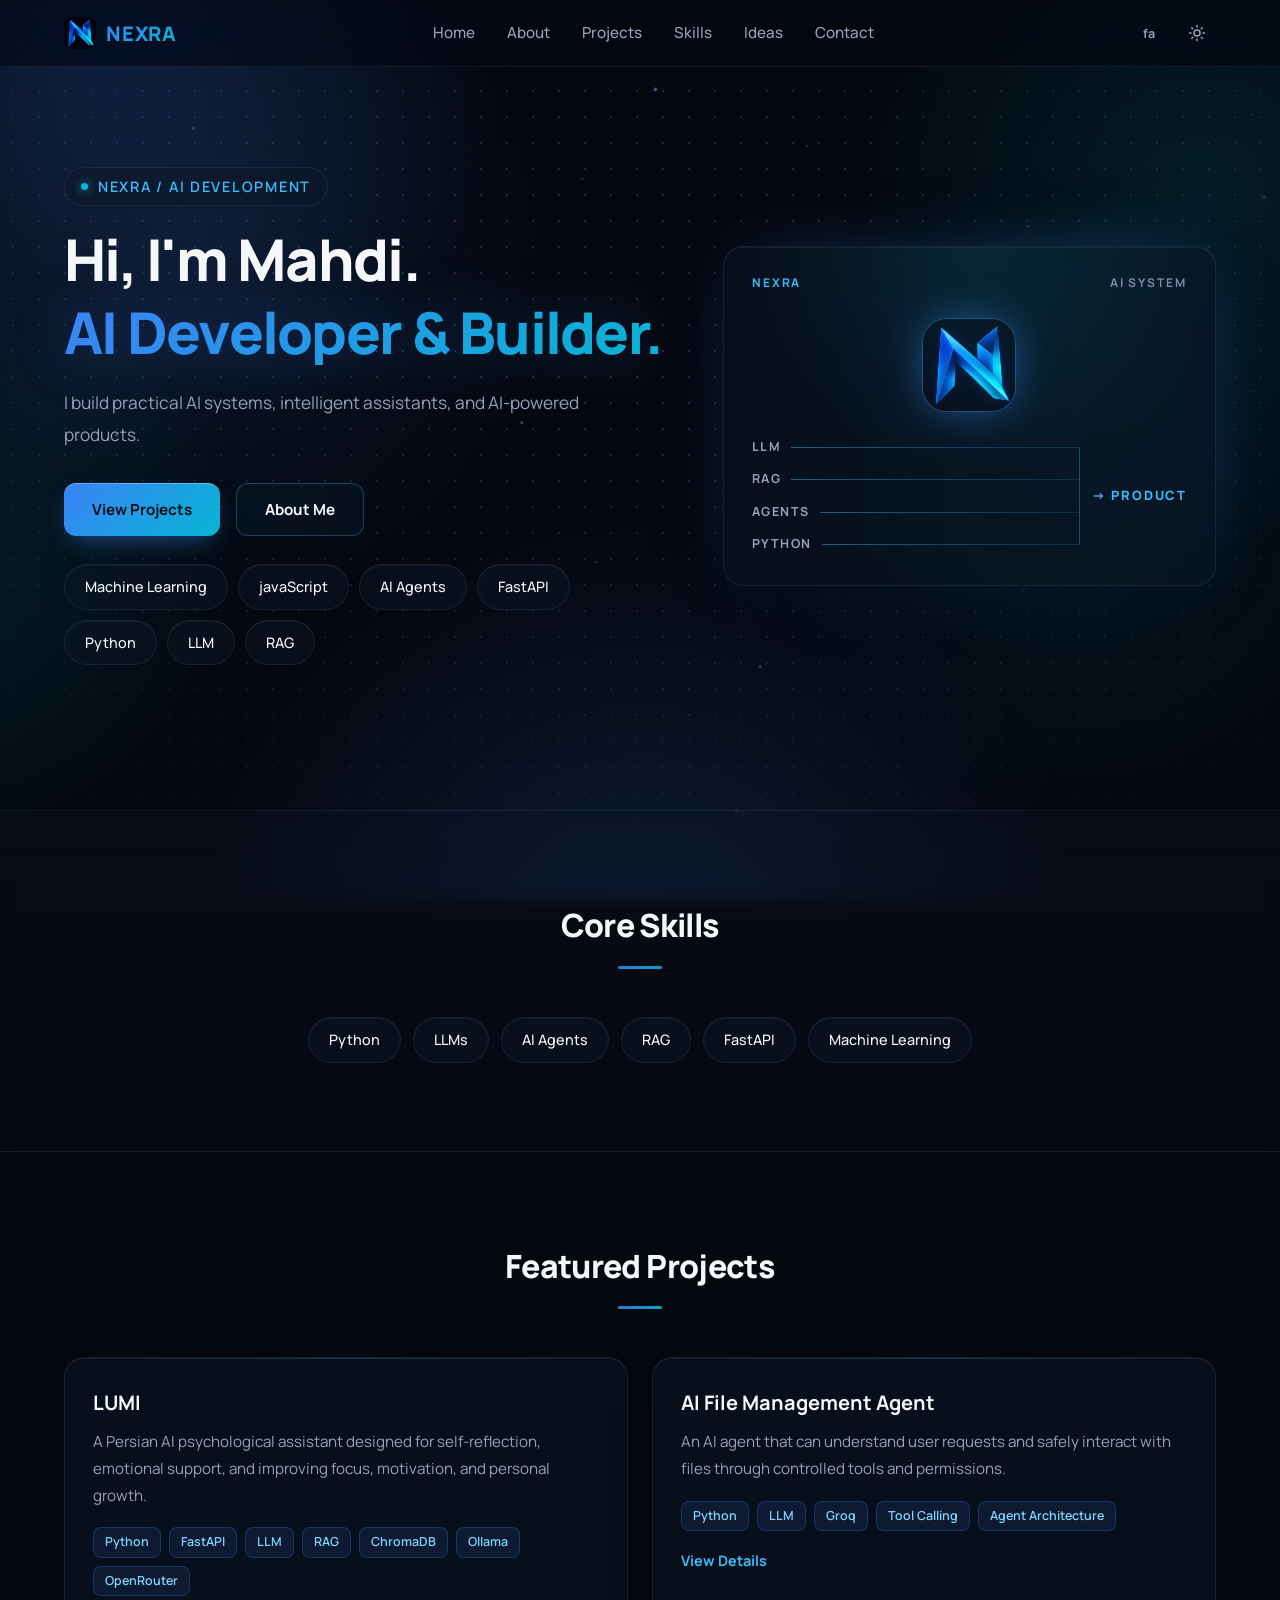
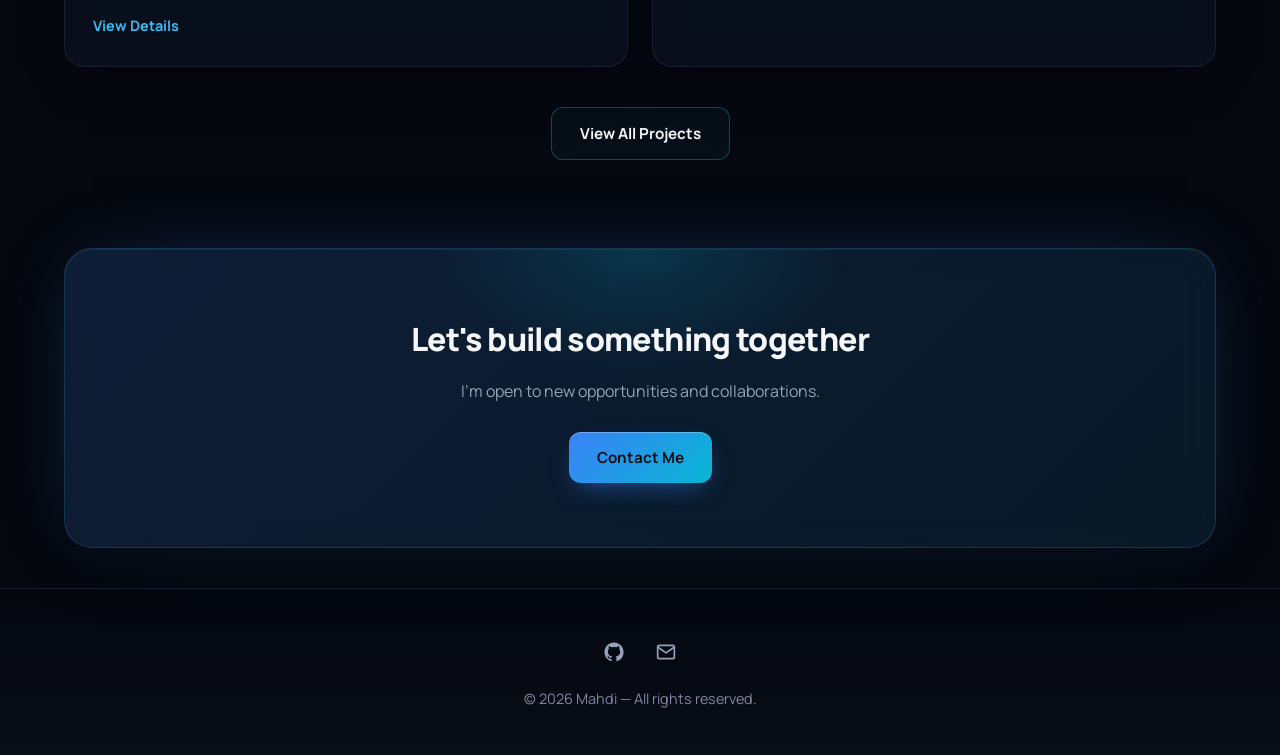
==== commit 4cbe1cce: "Adding code and making changes for website SEO" ====
--- a/index.html
+++ b/index.html
@@ -1,9 +1,27 @@
 <!DOCTYPE html>
 <html lang="en">
+<!-- Structured Data برای شناسایی شخص توسط گوگل -->
+<script type="application/ld+json">
+{
+  "@context": "https://schema.org",
+  "@type": "Person",
+  "name": "Mahdi Mohammadi",
+  "alternateName": "مهدی محمدی",
+  "jobTitle": "AI Developer",
+  "url": "https://mahdi-portfolio-v2.mahdimohamadi4596.workers.dev",
+  "sameAs": [
+    "https://github.com/mahdimohamadi4596-boop",
+    "https://instagram.com/nexra_dev",
+    "https://t.me/Mahdi_mohammadi_dev"
+  ],
+  "knowsAbout": ["Artificial Intelligence", "Large Language Models", "RAG", "AI Agents", "Python", "FastAPI"]
+}
+</script>
 <head>
   <meta charset="UTF-8">
   <meta name="viewport" content="width=device-width, initial-scale=1.0">
-  <title>Mahdi | Home</title>
+  <title>Mahdi Mohammadi | AI Developer & AI Product Builder</title>
+  <meta name="description" content="Mahdi Mohammadi (مهدی محمدی) — AI Developer specializing in LLMs, RAG, and AI agents. Portfolio of real AI products including LUMI and AI File Management Agent.">
   <link rel="icon" href="assets/icons/Favicon.png" type="image/png">
   <!-- فونت‌ها -->
   <link rel="preconnect" href="https://fonts.googleapis.com">
--- a/css/style.css
+++ b/css/style.css
@@ -326,15 +326,19 @@
 }
 
 .icon-btn {
+  position: relative;
   width: 38px;
   height: 38px;
   display: flex;
   align-items: center;
   justify-content: center;
-  border-radius: 10px;
-  border: 1px solid transparent;
+  border-radius: 8px;
   color: var(--text-secondary);
-  transition: background-color 0.25s var(--ease), color 0.25s var(--ease), border-color 0.25s var(--ease);
+  transition: background-color 0.2s ease, color 0.2s ease;
+}
+
+.icon-btn:active {
+  transform: scale(0.92);
 }
 
 .icon-btn:hover {
@@ -1818,9 +1822,18 @@
 /* دکمه همبرگری فقط تو موبایل دیده میشه (پیش‌فرض دسکتاپ مخفی) */
 .menu-toggle { display: none; }
 
-.menu-toggle .icon-close { display: none; }
-.menu-toggle.active .icon-burger { display: none; }
-.menu-toggle.active .icon-close { display: block; }
+.menu-toggle svg {
+  transition: transform 0.35s cubic-bezier(0.16, 1, 0.3, 1), opacity 0.2s ease;
+  position: absolute;
+}
+
+.menu-toggle .icon-burger { opacity: 1; transform: rotate(0deg); }
+.menu-toggle .icon-close { opacity: 0; transform: rotate(-90deg); position: absolute; }
+
+.menu-toggle.active .icon-burger { opacity: 0; transform: rotate(90deg); }
+.menu-toggle.active .icon-close { opacity: 1; transform: rotate(0deg); }
+
+.menu-toggle:active { transform: scale(0.9); }
 
 @media (max-width: 768px) {
   .menu-toggle { display: flex; }
@@ -1834,29 +1847,92 @@
     gap: 4px;
     padding: 12px;
     background: rgba(var(--bg-card-rgb), 0.92);
-    backdrop-filter: blur(18px) saturate(150%);
-    -webkit-backdrop-filter: blur(18px) saturate(150%);
+    backdrop-filter: blur(0px) saturate(150%);
+    -webkit-backdrop-filter: blur(0px) saturate(150%);
     border-bottom: 1px solid var(--border-color);
     box-shadow: 0 12px 30px -10px rgba(0, 0, 0, 0.5);
-    transform: translateY(-8px);
+    clip-path: inset(0 0 100% 0 round 0 0 16px 16px);
     opacity: 0;
     visibility: hidden;
     pointer-events: none;
-    transition: transform 0.25s ease, opacity 0.25s ease, visibility 0.25s;
+    transition: clip-path 0.45s cubic-bezier(0.16, 1, 0.3, 1),
+                opacity 0.2s ease,
+                backdrop-filter 0.4s ease,
+                visibility 0.45s;
   }
 
   .navbar-links.open {
-    transform: translateY(0);
+    clip-path: inset(0 0 0% 0 round 0 0 16px 16px);
+    backdrop-filter: blur(18px) saturate(150%);
+    -webkit-backdrop-filter: blur(18px) saturate(150%);
     opacity: 1;
     visibility: visible;
     pointer-events: auto;
   }
 
   .navbar-links a {
-    padding: 14px 16px;
+    position: relative;
+    padding: 14px 16px 14px 24px;
     border-radius: 10px;
     font-weight: 600;
+    opacity: 0;
+    transform: translateY(10px);
+    transition: background-color 0.2s ease, color 0.2s ease;
   }
+
+  /* خط اکسنت کوچیک کنار لینک، فقط موقع hover/active نمایان میشه */
+  .navbar-links a::before {
+    content: "";
+    position: absolute;
+    inset-inline-start: 8px;
+    top: 50%;
+    transform: translateY(-50%) scaleY(0);
+    width: 3px;
+    height: 16px;
+    border-radius: 3px;
+    background: var(--accent-gradient);
+    transition: transform 0.25s cubic-bezier(0.16, 1, 0.3, 1);
+  }
+
+  .navbar-links a:hover,
+  .navbar-links a.active {
+    background-color: rgba(var(--accent-rgb), 0.08);
+    color: var(--accent);
+  }
+
+  .navbar-links a:hover::before,
+  .navbar-links a.active::before {
+    transform: translateY(-50%) scaleY(1);
+  }
+
+  .navbar-links a:active {
+    transform: scale(0.98);
+  }
+
+  /* هر لینک با تاخیر کمی بیشتر از قبلی ظاهر میشه (Stagger) */
+  .navbar-links.open a {
+    animation: navItemIn 0.45s cubic-bezier(0.16, 1, 0.3, 1) forwards;
+  }
+  .navbar-links.open a:nth-child(1) { animation-delay: 0.1s; }
+  .navbar-links.open a:nth-child(2) { animation-delay: 0.16s; }
+  .navbar-links.open a:nth-child(3) { animation-delay: 0.22s; }
+  .navbar-links.open a:nth-child(4) { animation-delay: 0.28s; }
+  .navbar-links.open a:nth-child(5) { animation-delay: 0.34s; }
+  .navbar-links.open a:nth-child(6) { animation-delay: 0.4s; }
+
+  @keyframes navItemIn {
+    to { opacity: 1; transform: translateY(0); }
+  }
+
+  .navbar-links:not(.open) a {
+    opacity: 0;
+    transform: translateY(10px);
+    animation: none;
+  }
+
+  @media (prefers-reduced-motion: reduce) {
+    .navbar-links, .navbar-links a, .navbar-links a::before {
+      transition: none; animation: none; opacity: 1; transform: none;
 
   .navbar-links a:hover,
   .navbar-links a.active {
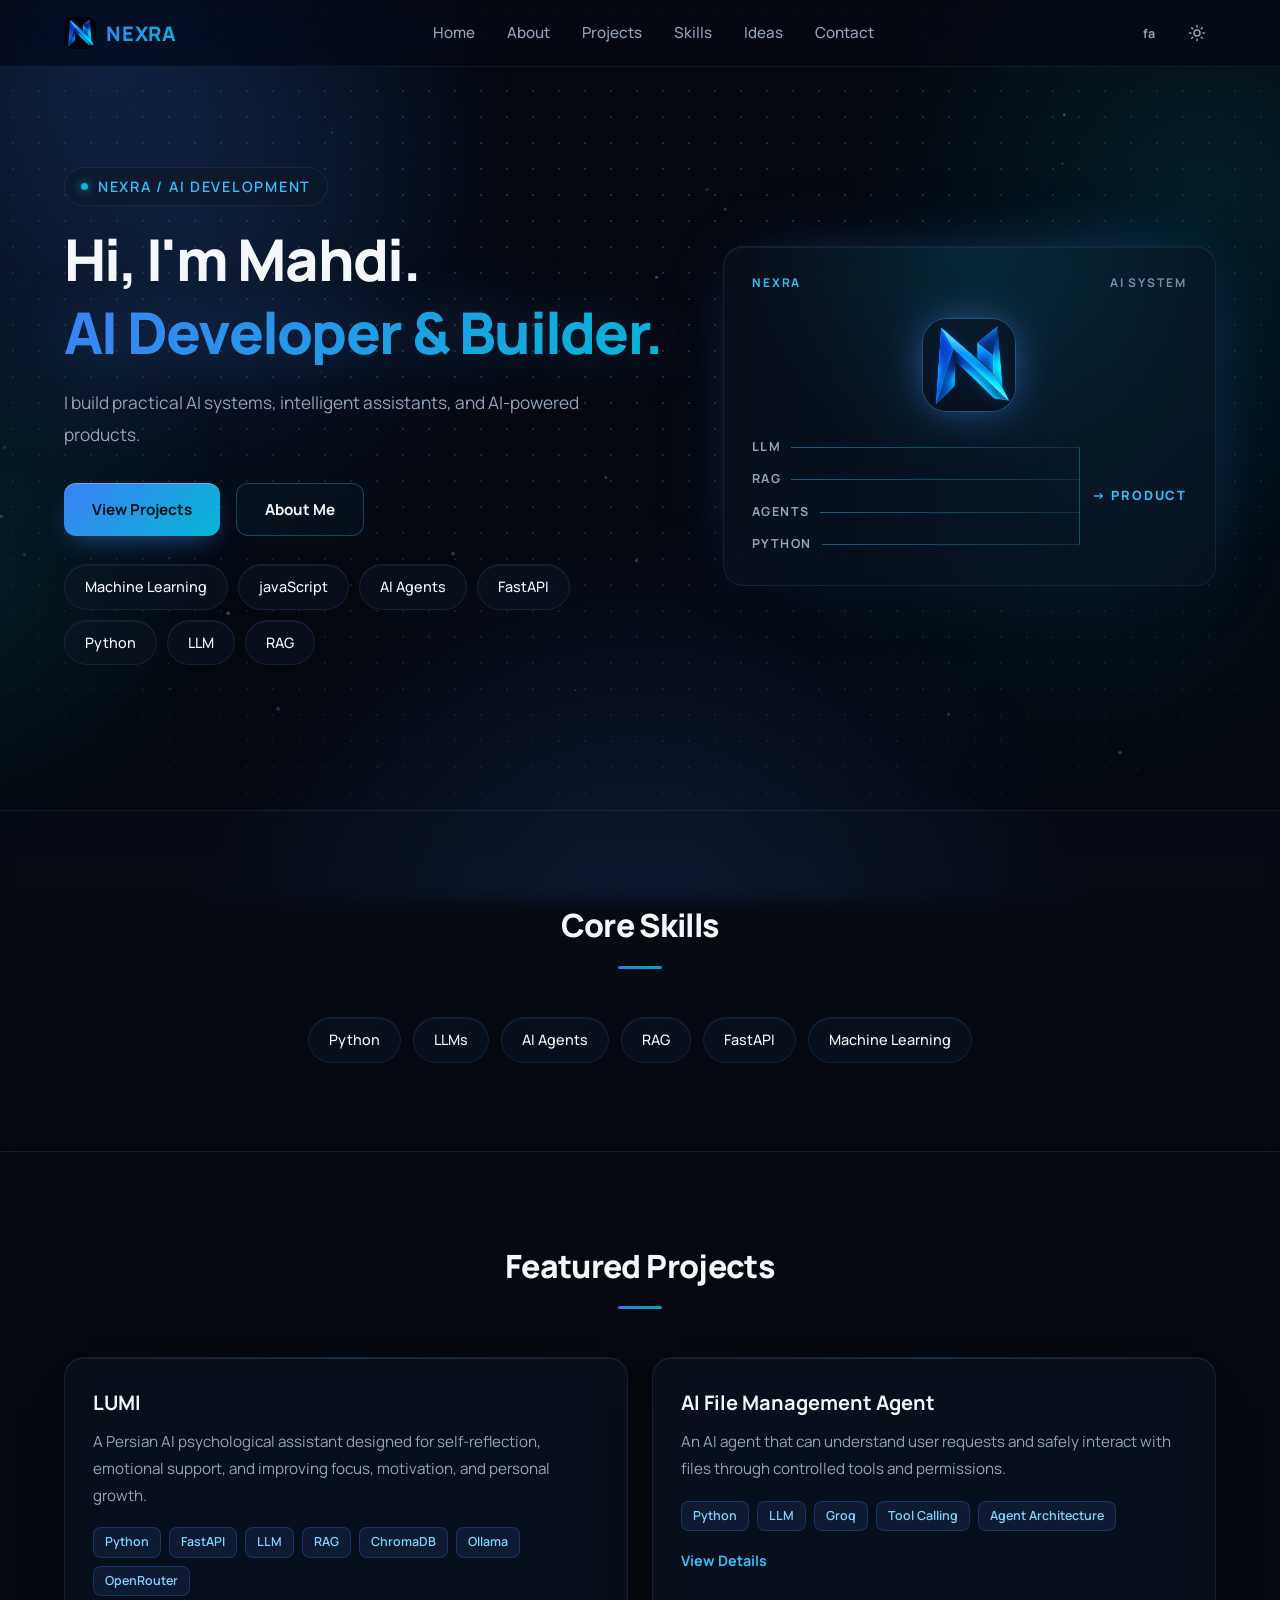
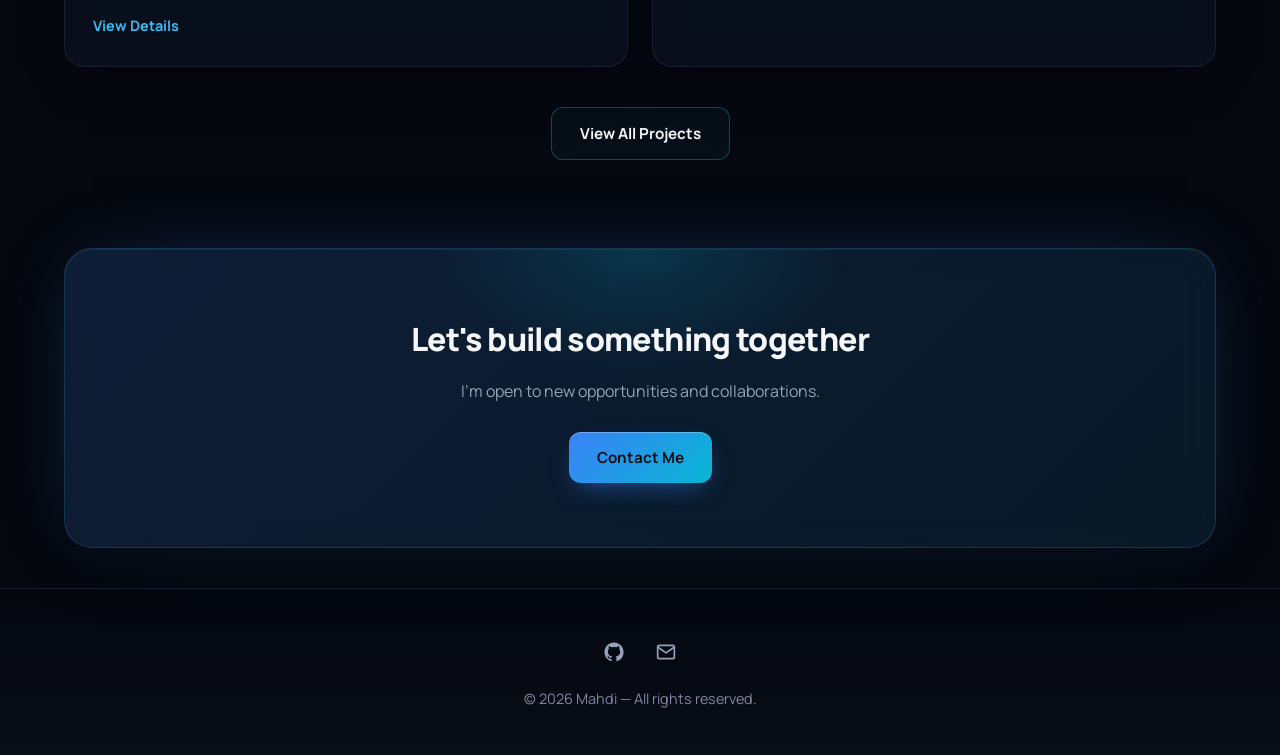
==== commit 25c9566b: "Restructuring and redesign of the homepage" ====
--- a/index.html
+++ b/index.html
@@ -120,6 +120,14 @@
   <!-- Footer با JS تزریق میشه -->
   <div id="footer-container"></div>
 
+  <!-- دکمه شناور ایده‌ها (فقط موبایل) -->
+  <a href="ideas.html" id="idea-fab" class="idea-fab" aria-label="Ideas" title="Ideas">
+    <svg viewBox="0 0 24 24" fill="none" stroke="currentColor" stroke-width="2" stroke-linecap="round" stroke-linejoin="round"><path d="M9 18h6"></path><path d="M10 22h4"></path><path d="M15.09 14c.18-.98.65-1.74 1.41-2.5A4.65 4.65 0 0 0 18 8 6 6 0 0 0 6 8c0 1 .23 2.23 1.5 3.5A4.61 4.61 0 0 1 8.91 14"></path></svg>
+    <span class="idea-fab-label" data-i18n="nav.ideas">Ideas</span>
+  </a>
+  <button type="button" id="idea-fab-close" class="idea-fab-close" aria-label="Close">
+    <svg viewBox="0 0 24 24" fill="none" stroke="currentColor" stroke-width="3" stroke-linecap="round" stroke-linejoin="round"><line x1="18" y1="6" x2="6" y2="18"></line><line x1="6" y1="6" x2="18" y2="18"></line></svg>
+  </button>
   <!-- ترتیب لود اسکریپت‌ها مهمه -->
 <script src="data/translations.js"></script>
 <script src="data/projects.js"></script>
--- a/css/responsive.css
+++ b/css/responsive.css
@@ -92,9 +92,21 @@
     text-align: center;
   }
 
-  .hero-actions,
+  .hero-actions {
+    justify-content: center;
+  }
+
   .hero-tags {
+    display: grid;
+    grid-template-columns: repeat(2, 1fr);
+    gap: 10px;
     justify-content: center;
+  }
+
+  .hero-tags .skill-chip {
+    width: 100%;
+    text-align: center;
+    box-sizing: border-box;
   }
 
   .hero-intro {
@@ -108,6 +120,16 @@
   }
 }
 @media (max-width: 768px) {
+  /* 1. مخفی کردن "سلام من مهدی‌ام" در موبایل */
+  .hero-title-1 {
+    display: none;
+  }
+
+  /* 2. حذف کامل کارت لوگو/سیستم در موبایل */
+  .system-card {
+    display: none;
+  }
+
   .page-head,
   .pd-hero { padding-top: 100px; }
 
@@ -143,4 +165,187 @@
   .services-grid,
   .collab-grid { grid-template-columns: 1fr; }
   .action-item { flex-wrap: wrap; }
+}
+
+/* ==========================================================================
+   دکمه شناور ایده‌ها — فقط موبایل، فقط صفحه Home (دسکتاپ: مخفی)
+   ========================================================================== */
+.idea-fab,
+.idea-fab-close {
+  display: none;
+}
+
+@media (max-width: 768px) {
+  .idea-fab {
+    position: fixed;
+    left: 18px;
+    bottom: calc(20px + env(safe-area-inset-bottom, 0px));
+    z-index: 999;
+    width: 50px;
+    height: 50px;
+    border-radius: 50%;
+    display: flex;
+    align-items: center;
+    justify-content: center;
+    color: #ffffff;
+    background:
+      radial-gradient(circle at 30% 25%, rgba(255, 255, 255, 0.38), rgba(255, 255, 255, 0) 55%),
+      var(--accent-gradient);
+    border: 1px solid rgba(255, 255, 255, 0.28);
+    box-shadow:
+      0 12px 30px -8px rgba(var(--blue-rgb), 0.8),
+      0 0 26px rgba(var(--cyan-rgb), 0.45),
+      inset 0 1px 0 rgba(255, 255, 255, 0.45),
+      inset 0 -6px 12px rgba(0, 0, 0, 0.18);
+    opacity: 0;
+    transform: translateY(28px) scale(0.7);
+    pointer-events: none;
+    transition: opacity 0.45s var(--ease), transform 0.45s var(--ease);
+    -webkit-tap-highlight-color: transparent;
+  }
+
+  /* لامپ با نور گرم */
+  .idea-fab svg {
+    width: 24px;
+    height: 24px;
+    fill: rgba(255, 240, 170, 0.35);
+    filter: drop-shadow(0 0 6px rgba(255, 236, 150, 0.9));
+  }
+
+  .idea-fab.show {
+    opacity: 1;
+    transform: translateY(0) scale(1);
+    pointer-events: auto;
+    animation: ideaFabFloat 3.2s ease-in-out 0.6s infinite;
+  }
+
+  .idea-fab.show svg {
+    animation: ideaBulbGlow 2.4s ease-in-out infinite alternate;
+  }
+
+  .idea-fab.show:active {
+    transform: scale(0.92);
+  }
+
+  /* دو حلقه پالس پشت‌سرهم */
+  .idea-fab.show::before,
+  .idea-fab.show::after {
+    content: "";
+    position: absolute;
+    inset: -1px;
+    border-radius: 50%;
+    border: 2px solid rgba(var(--accent-rgb), 0.55);
+    animation: ideaFabPulse 2.4s ease-out infinite;
+    pointer-events: none;
+  }
+
+  .idea-fab.show::after {
+    animation-delay: 1.2s;
+  }
+
+  /* برچسب شیشه‌ای کنار دکمه: چند ثانیه نشون داده میشه و محو میشه */
+  .idea-fab-label {
+    position: absolute;
+    left: calc(100% + 10px);
+    top: 50%;
+    padding: 6px 12px;
+    border-radius: 999px;
+    background: var(--glass-bg);
+    -webkit-backdrop-filter: blur(14px);
+    backdrop-filter: blur(14px);
+    border: 1px solid var(--border-strong);
+    color: var(--text-primary);
+    font-size: 0.78rem;
+    font-weight: 700;
+    white-space: nowrap;
+    box-shadow: var(--shadow);
+    opacity: 0;
+    transform: translate(-8px, -50%);
+    pointer-events: none;
+  }
+
+  .idea-fab.show.intro .idea-fab-label {
+    animation: ideaFabLabel 4.5s ease 1s forwards;
+  }
+
+  /* دکمه بستن (×) روی گوشه دکمه شناور */
+  .idea-fab-close {
+    position: fixed;
+    left: 51px;
+    bottom: calc(53px + env(safe-area-inset-bottom, 0px));
+    z-index: 1000;
+    width: 20px;
+    height: 20px;
+    border-radius: 50%;
+    display: flex;
+    align-items: center;
+    justify-content: center;
+    color: var(--text-secondary);
+    background: var(--glass-bg);
+    -webkit-backdrop-filter: blur(10px);
+    backdrop-filter: blur(10px);
+    border: 1px solid var(--border-strong);
+    opacity: 0;
+    transform: scale(0.6);
+    pointer-events: none;
+    transition: opacity 0.4s var(--ease) 0.2s, transform 0.4s var(--ease) 0.2s;
+    -webkit-tap-highlight-color: transparent;
+  }
+
+  .idea-fab-close svg {
+    width: 10px;
+    height: 10px;
+  }
+
+  /* افزایش ناحیه لمس برای انگشت */
+  .idea-fab-close::before {
+    content: "";
+    position: absolute;
+    inset: -10px;
+  }
+
+  .idea-fab.show + .idea-fab-close {
+    opacity: 1;
+    transform: scale(1);
+    pointer-events: auto;
+    animation: ideaFabFloat 3.2s ease-in-out 0.6s infinite;
+  }
+
+  @keyframes ideaFabFloat {
+    0%, 100% { translate: 0 0; }
+    50%      { translate: 0 -5px; }
+  }
+
+  @keyframes ideaBulbGlow {
+    from {
+      fill: rgba(255, 240, 170, 0.25);
+      filter: drop-shadow(0 0 3px rgba(255, 236, 150, 0.6));
+    }
+    to {
+      fill: rgba(255, 240, 170, 0.6);
+      filter: drop-shadow(0 0 9px rgba(255, 236, 150, 1));
+    }
+  }
+
+  @keyframes ideaFabPulse {
+    0%   { transform: scale(1);   opacity: 0.8; }
+    100% { transform: scale(1.7); opacity: 0; }
+  }
+
+  @keyframes ideaFabLabel {
+    0%   { opacity: 0; transform: translate(-8px, -50%); }
+    12%  { opacity: 1; transform: translate(0, -50%); }
+    80%  { opacity: 1; transform: translate(0, -50%); }
+    100% { opacity: 0; transform: translate(-8px, -50%); }
+  }
+
+  @media (prefers-reduced-motion: reduce) {
+    .idea-fab,
+    .idea-fab.show,
+    .idea-fab.show svg,
+    .idea-fab.show + .idea-fab-close { animation: none; transition: none; }
+    .idea-fab.show::before,
+    .idea-fab.show::after { animation: none; display: none; }
+    .idea-fab.show.intro .idea-fab-label { animation: none; opacity: 1; transform: translate(0, -50%); }
+  }
 }
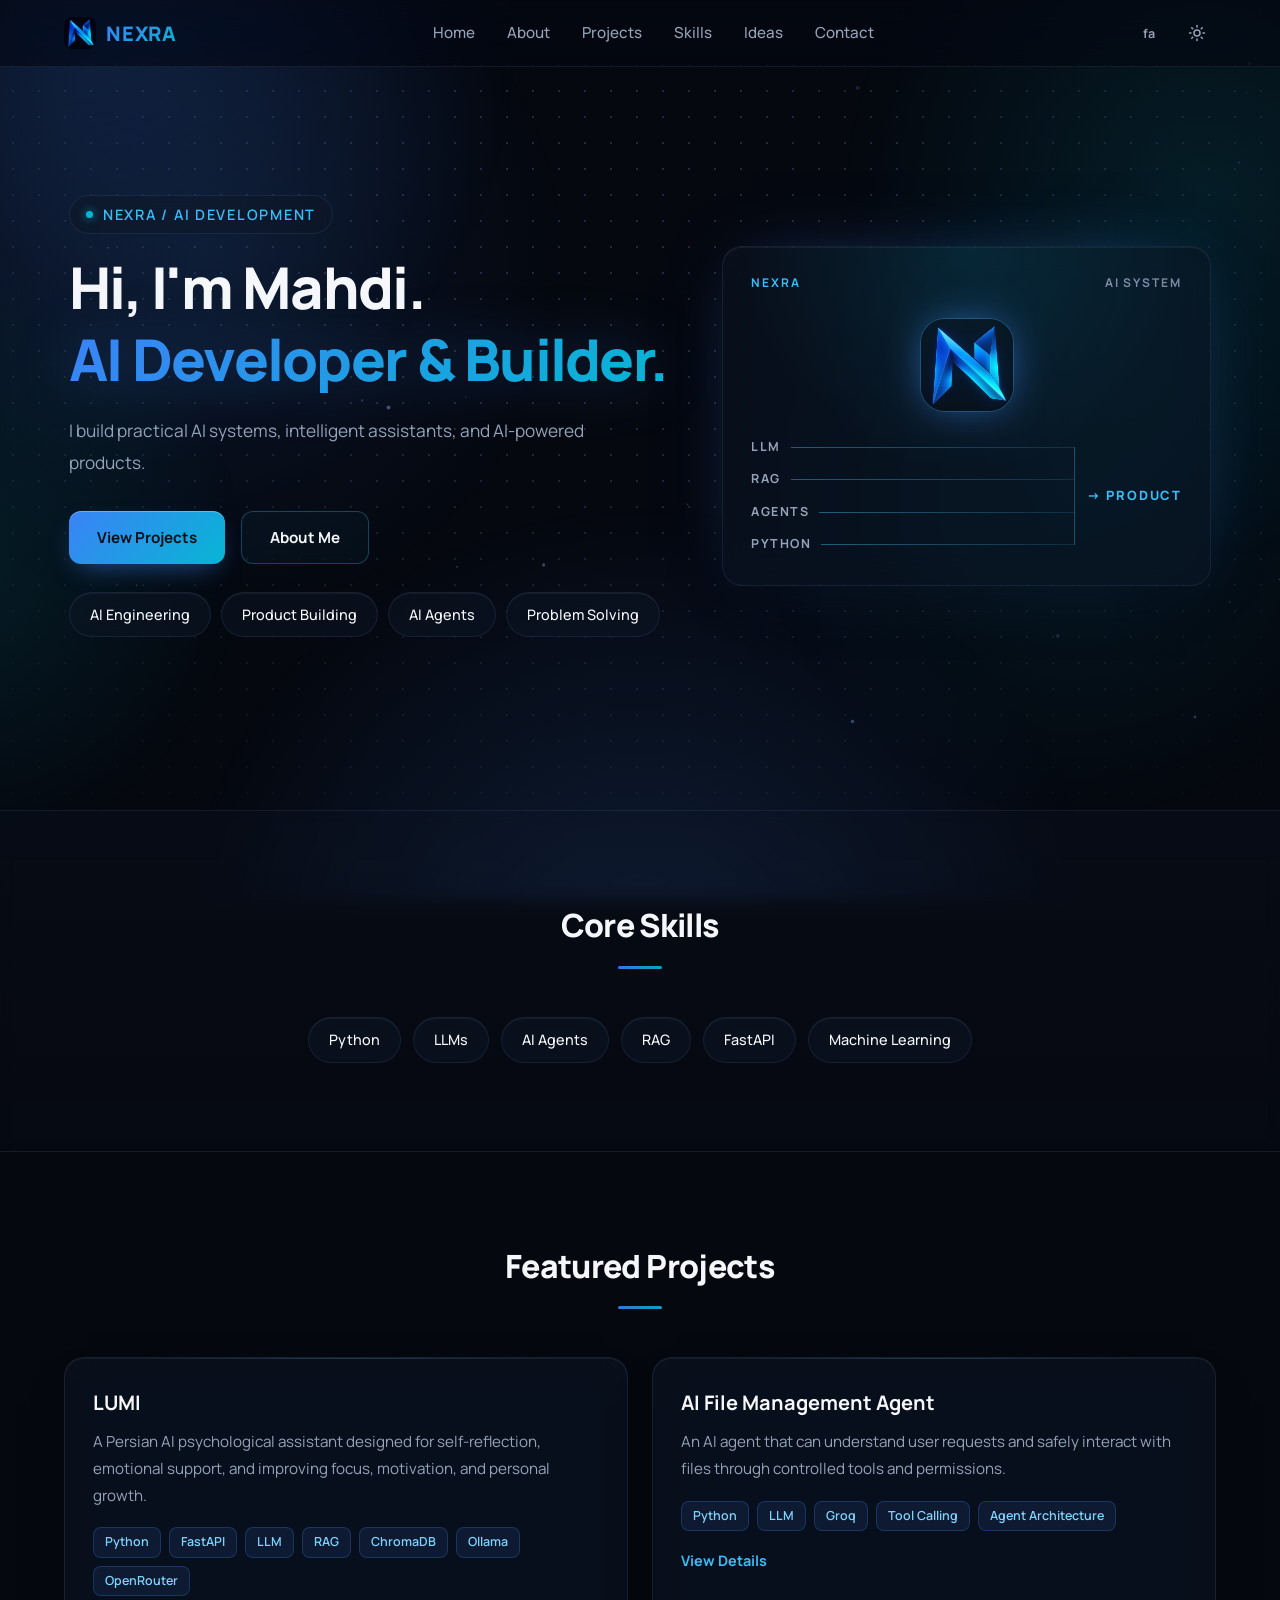
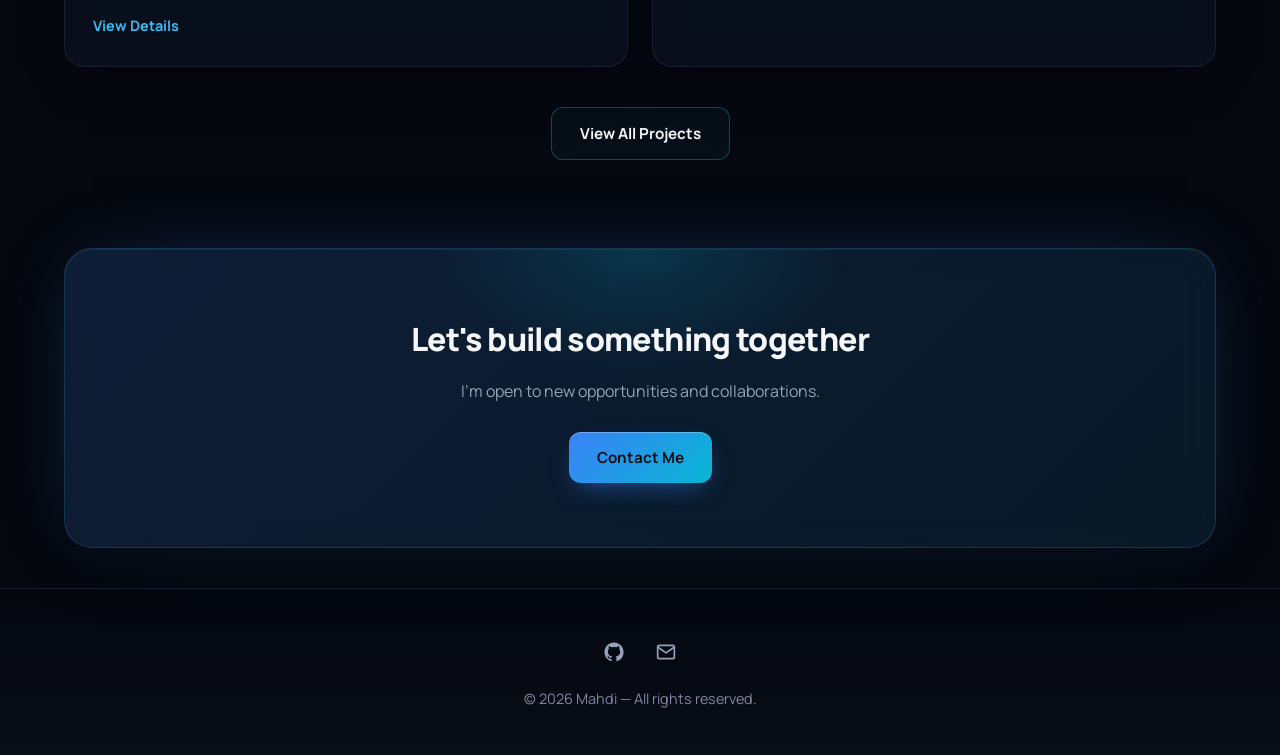
==== commit 886fad23: "Updating the About Me section" ====
--- a/index.html
+++ b/index.html
@@ -53,13 +53,10 @@
           <a href="about.html" class="btn btn-outline" data-i18n="home.ctaAbout">About Me</a>
         </div>
         <div class="hero-tags">
-          <span class="skill-chip">Machine Learning</span>
-          <span class="skill-chip">javaScript</span>
+          <span class="skill-chip">AI Engineering</span>
+          <span class="skill-chip">Product Building</span>
           <span class="skill-chip">AI Agents</span>
-          <span class="skill-chip">FastAPI</span>
-          <span class="skill-chip">Python</span>
-          <span class="skill-chip">LLM</span>
-          <span class="skill-chip">RAG</span>
+          <span class="skill-chip">Problem Solving</span>
         </div>
       </div>
 
--- a/css/style.css
+++ b/css/style.css
@@ -1316,6 +1316,120 @@
 .g-dot { width: 7px; height: 7px; border-radius: 50%; background: rgba(255, 255, 255, 0.4); transition: all 0.25s ease; }
 .g-dot.active { background: #fff; width: 18px; border-radius: 4px; }
 
+/* ==========================================================================
+   Lightbox گالری — نمایش تمام‌صفحه عکس
+   ========================================================================== */
+.carousel-slide { position: relative; cursor: zoom-in; }
+.carousel-slide::after {
+  content: "";
+  position: absolute; top: 12px; left: 12px;
+  width: 30px; height: 30px; border-radius: 50%;
+  background: rgba(0, 0, 0, 0.45) center / 14px no-repeat
+    url("data:image/svg+xml,%3Csvg xmlns='http://www.w3.org/2000/svg' viewBox='0 0 24 24' fill='none' stroke='white' stroke-width='2.2' stroke-linecap='round' stroke-linejoin='round'%3E%3Cpolyline points='15 3 21 3 21 9'/%3E%3Cpolyline points='9 21 3 21 3 15'/%3E%3Cline x1='21' y1='3' x2='14' y2='10'/%3E%3Cline x1='3' y1='21' x2='10' y2='14'/%3E%3C/svg%3E");
+  backdrop-filter: blur(6px);
+  -webkit-backdrop-filter: blur(6px);
+  opacity: 0.85;
+  pointer-events: none;
+}
+
+body.lb-open { overflow: hidden; }
+
+.lightbox {
+  position: fixed; inset: 0; z-index: 2000;
+  display: flex; align-items: center; justify-content: center;
+  direction: ltr;
+  opacity: 0; visibility: hidden;
+  transition: opacity 0.35s var(--ease), visibility 0.35s;
+}
+.lightbox.open { opacity: 1; visibility: visible; }
+
+.lb-backdrop {
+  position: absolute; inset: 0;
+  background:
+    radial-gradient(circle at 50% 40%, rgba(var(--blue-rgb), 0.16), transparent 60%),
+    rgba(3, 6, 12, 0.88);
+  backdrop-filter: blur(18px) saturate(140%);
+  -webkit-backdrop-filter: blur(18px) saturate(140%);
+}
+
+.lb-stage {
+  position: relative; z-index: 1;
+  display: flex; align-items: center; justify-content: center;
+  padding: 0 16px;
+}
+
+.lb-img {
+  max-width: min(1200px, 92vw);
+  max-height: 82vh;
+  width: auto; height: auto;
+  object-fit: contain;
+  border-radius: 16px;
+  border: 1px solid rgba(255, 255, 255, 0.14);
+  box-shadow:
+    0 30px 80px -20px rgba(0, 0, 0, 0.85),
+    0 0 60px rgba(var(--cyan-rgb), 0.18);
+  transform: scale(0.94);
+  transition: transform 0.45s var(--ease), opacity 0.3s ease;
+  user-select: none;
+  -webkit-user-drag: none;
+}
+.lightbox.open .lb-img { transform: scale(1); }
+.lb-img.loading { opacity: 0; }
+
+.lb-top {
+  position: absolute; top: 0; left: 0; right: 0; z-index: 2;
+  display: flex; align-items: center; justify-content: space-between;
+  padding: calc(16px + env(safe-area-inset-top, 0px)) 20px 16px;
+}
+
+.lb-count,
+.lb-caption {
+  padding: 7px 14px; border-radius: 999px;
+  font-size: 0.8rem; font-weight: 700; color: #fff;
+  background: rgba(255, 255, 255, 0.1);
+  border: 1px solid rgba(255, 255, 255, 0.16);
+  backdrop-filter: blur(12px);
+  -webkit-backdrop-filter: blur(12px);
+}
+
+.lb-caption {
+  position: absolute; left: 50%; z-index: 2;
+  bottom: calc(20px + env(safe-area-inset-bottom, 0px));
+  transform: translateX(-50%);
+  max-width: 80vw; white-space: nowrap; overflow: hidden; text-overflow: ellipsis;
+}
+
+.lb-close,
+.lb-nav {
+  display: flex; align-items: center; justify-content: center;
+  color: #fff; border-radius: 50%;
+  background: rgba(255, 255, 255, 0.1);
+  border: 1px solid rgba(255, 255, 255, 0.18);
+  backdrop-filter: blur(12px);
+  -webkit-backdrop-filter: blur(12px);
+  transition: background 0.25s ease, transform 0.25s var(--ease), border-color 0.25s ease;
+  -webkit-tap-highlight-color: transparent;
+}
+
+.lb-close { width: 42px; height: 42px; }
+.lb-close svg { width: 18px; height: 18px; }
+.lb-close:hover { background: rgba(var(--blue-rgb), 0.55); border-color: rgba(var(--accent-rgb), 0.7); transform: rotate(90deg); }
+
+.lb-nav {
+  position: absolute; top: 50%; z-index: 2;
+  width: 48px; height: 48px;
+  font-size: 1.8rem; line-height: 1;
+  transform: translateY(-50%);
+}
+.lb-nav:hover { background: rgba(var(--blue-rgb), 0.55); border-color: rgba(var(--accent-rgb), 0.7); transform: translateY(-50%) scale(1.1); }
+.lb-prev { left: 24px; }
+.lb-next { right: 24px; }
+
+.lightbox.single .lb-nav { display: none; }
+
+@media (prefers-reduced-motion: reduce) {
+  .lightbox, .lb-img, .lb-close, .lb-nav { transition: none; }
+}
 /* Code Showcase (همیشه LTR) */
 .code-box {
   max-width: 820px;
--- a/css/responsive.css
+++ b/css/responsive.css
@@ -28,16 +28,99 @@
   /* About */
   .about-hero {
     padding-top: 100px;
+    padding-bottom: 32px;
   }
 
   .about-hero-inner {
-    grid-template-columns: 1fr;
-    text-align: center;
-    justify-items: center;
+    grid-template-columns: 104px 1fr;
+    gap: 20px 18px;
+    align-items: center;
+  }
+
+  /* تیتر بیاد کنار عکس (بدون تغییر HTML) */
+  .about-text {
+    display: contents;
   }
 
   .about-photo {
-    width: 240px;
+    grid-column: 1;
+    grid-row: 1;
+    position: relative;
+    width: 104px;
+    padding: 4px;
+    border-radius: 18px;
+    overflow: visible;
+    transition: transform 0.25s var(--ease);
+  }
+
+  .about-photo:active {
+    transform: scale(0.96);
+  }
+
+  /* نقطه‌ی نبض‌دار گوشه‌ی عکس */
+  .about-photo::after {
+    content: "";
+    position: absolute;
+    bottom: -4px;
+    inset-inline-end: -4px;
+    width: 16px;
+    height: 16px;
+    border-radius: 50%;
+    background: var(--accent-gradient);
+    border: 3px solid var(--bg-primary);
+  }
+
+  .about-photo img,
+  .about-photo-fallback {
+    border-radius: 14px;
+  }
+
+  .about-photo-fallback {
+    font-size: 2.4rem;
+  }
+
+  .about-title {
+    grid-column: 2;
+    grid-row: 1;
+    font-size: 1.9rem;
+    margin: 0;
+  }
+
+  .about-title::after {
+    content: "";
+    display: block;
+    width: 44px;
+    height: 3px;
+    margin-top: 10px;
+    border-radius: 3px;
+    background: var(--accent-gradient);
+  }
+
+  .about-text p {
+    grid-column: 1 / -1;
+    text-align: start;
+    margin: 0;
+  }
+
+  /* پاراگراف اول: جمله‌ی اصلی */
+  .about-text p:first-of-type {
+    color: var(--text-primary);
+    font-size: 1.05rem;
+    line-height: 1.9;
+  }
+
+  /* پاراگراف دوم: کارت شیشه‌ای با خط accent */
+  .about-text p:last-of-type {
+    font-size: 0.98rem;
+    line-height: 1.9;
+    padding: 16px 18px;
+    background: var(--card-bg);
+    border: 1px solid var(--border-color);
+    border-inline-start: 3px solid var(--accent);
+    border-radius: var(--radius-md);
+    box-shadow: inset 0 1px 0 var(--card-highlight);
+    -webkit-backdrop-filter: blur(10px);
+    backdrop-filter: blur(10px);
   }
 
   .path-grid {
@@ -157,6 +240,11 @@
   }
 
   .g-btn { display: none; } /* در موبایل با Swipe */
+
+  /* Lightbox: در موبایل با Swipe، بدون فلش */
+  .lb-nav { display: none; }
+  .lb-stage { padding: 0 10px; }
+  .lb-img { max-width: 94vw; max-height: 76vh; border-radius: 12px; }
 
   /* Skills */
   .expertise-grid { grid-template-columns: 1fr; }
@@ -348,4 +436,43 @@
     .idea-fab.show::after { animation: none; display: none; }
     .idea-fab.show.intro .idea-fab-label { animation: none; opacity: 1; transform: translate(0, -50%); }
   }
+}
+@media (max-width: 380px) {
+  .about-hero-inner {
+    grid-template-columns: 88px 1fr;
+    gap: 16px 14px;
+  }
+
+  .about-photo {
+    width: 88px;
+  }
+
+  .about-title {
+    font-size: 1.6rem;
+  }
+}
+/* About (موبایل): ورود پلکانی و نبض نقطه‌ی عکس */
+@media (max-width: 768px) and (prefers-reduced-motion: no-preference) {
+  .about-photo,
+  .about-title,
+  .about-text p:first-of-type,
+  .about-text p:last-of-type {
+    animation: fadeInUp 0.6s var(--ease) both;
+  }
+
+  .about-title {
+    animation-delay: 0.08s;
+  }
+
+  .about-text p:first-of-type {
+    animation-delay: 0.16s;
+  }
+
+  .about-text p:last-of-type {
+    animation-delay: 0.24s;
+  }
+
+  .about-photo::after {
+    animation: aboutDotPulse 2.4s ease-out infinite;
+  }
 }
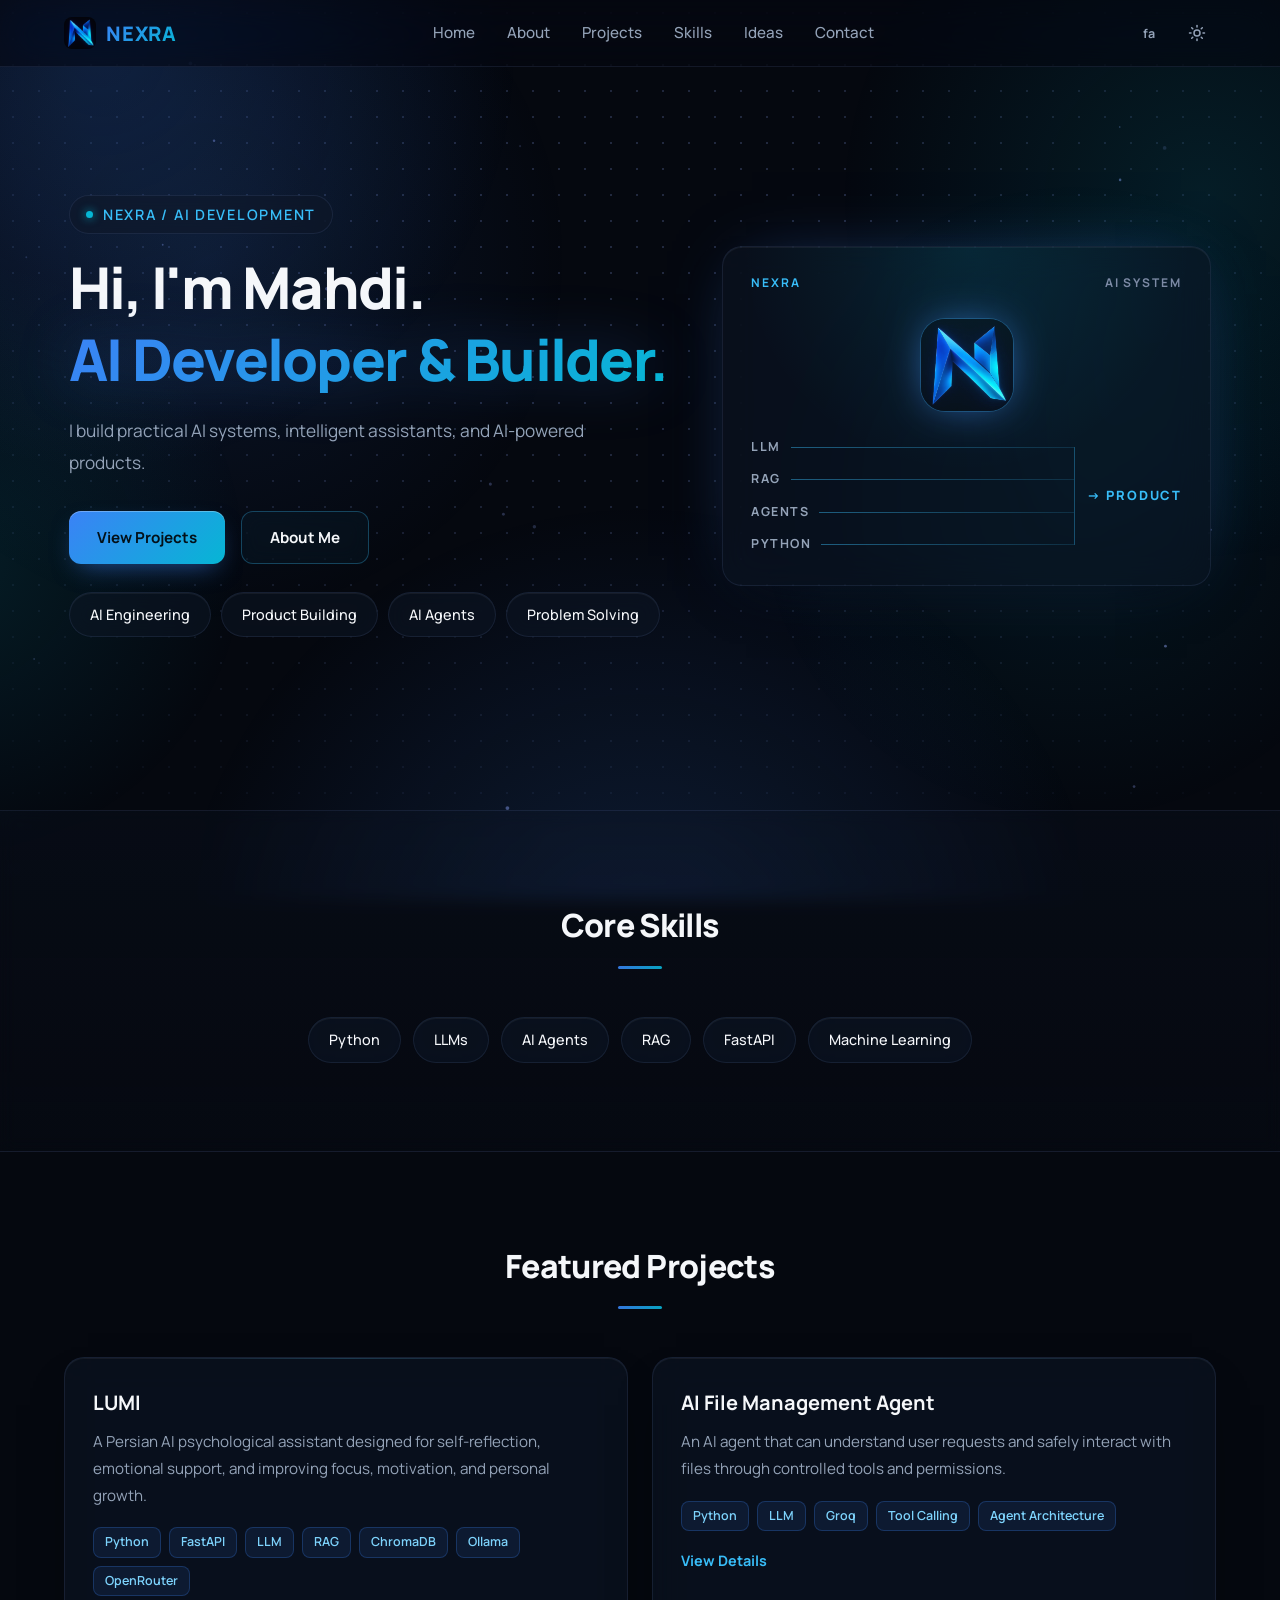
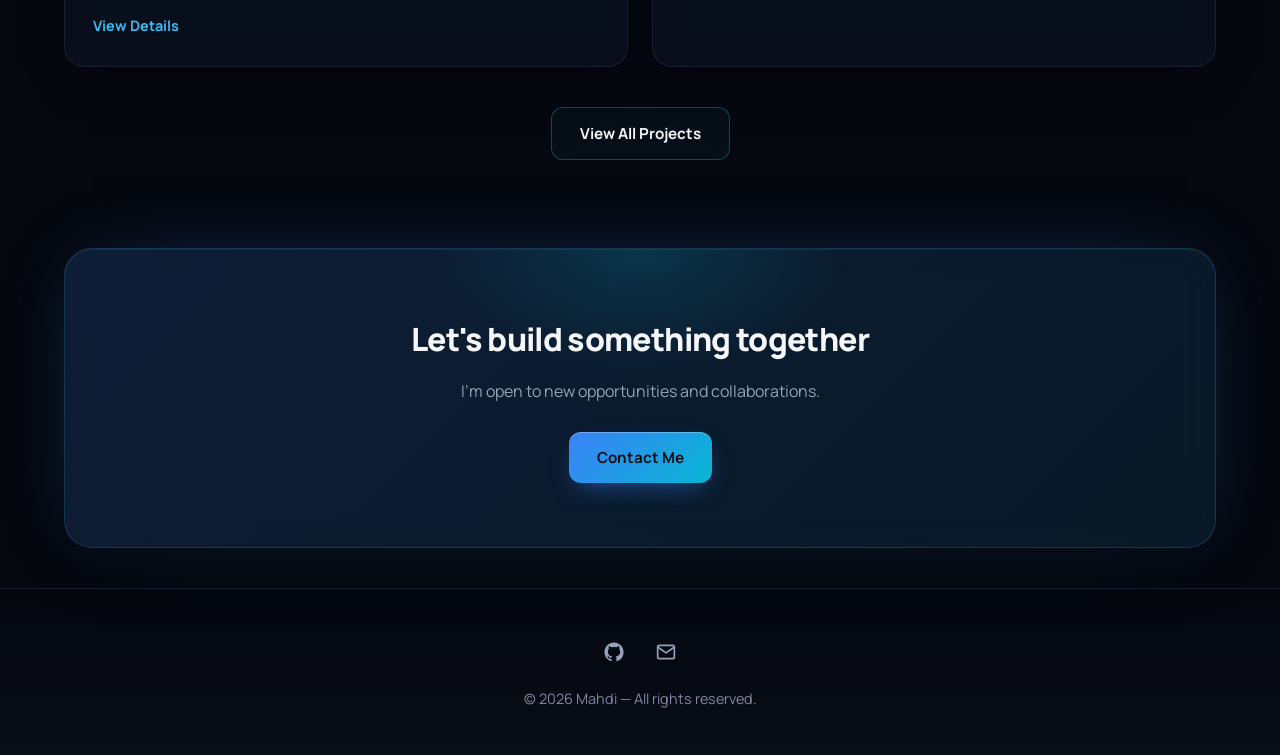
==== commit b1d1615a: "Changes to several pages to boost SEO (displaying images in the 'Images' tab)" ====
--- a/index.html
+++ b/index.html
@@ -1,27 +1,40 @@
 <!DOCTYPE html>
 <html lang="en">
-<!-- Structured Data برای شناسایی شخص توسط گوگل -->
-<script type="application/ld+json">
-{
-  "@context": "https://schema.org",
-  "@type": "Person",
-  "name": "Mahdi Mohammadi",
-  "alternateName": "مهدی محمدی",
-  "jobTitle": "AI Developer",
-  "url": "https://mahdi-portfolio-v2.mahdimohamadi4596.workers.dev",
-  "sameAs": [
-    "https://github.com/mahdimohamadi4596-boop",
-    "https://instagram.com/nexra_dev",
-    "https://t.me/Mahdi_mohammadi_dev"
-  ],
-  "knowsAbout": ["Artificial Intelligence", "Large Language Models", "RAG", "AI Agents", "Python", "FastAPI"]
-}
-</script>
 <head>
   <meta charset="UTF-8">
   <meta name="viewport" content="width=device-width, initial-scale=1.0">
   <title>Mahdi Mohammadi | AI Developer & AI Product Builder</title>
   <meta name="description" content="Mahdi Mohammadi (مهدی محمدی) — AI Developer specializing in LLMs, RAG, and AI agents. Portfolio of real AI products including LUMI and AI File Management Agent.">
+    <link rel="canonical" href="https://mahdi-mohammadi.ir/">
+
+  <!-- Structured Data برای شناسایی شخص (و عکسش) توسط گوگل -->
+  <script type="application/ld+json">
+  {
+    "@context": "https://schema.org",
+    "@type": "Person",
+    "name": "Mahdi Mohammadi",
+    "alternateName": "مهدی محمدی",
+    "jobTitle": "AI Developer",
+    "url": "https://mahdi-mohammadi.ir/",
+    "image": "https://mahdi-mohammadi.ir/assets/images/mahdi-mohammadi-ai-developer.jpg",
+    "sameAs": [
+      "https://github.com/mahdimohamadi4596-boop",
+      "https://instagram.com/nexra_dev",
+      "https://t.me/Mahdi_mohammadi_dev"
+    ],
+    "knowsAbout": ["Artificial Intelligence", "Large Language Models", "RAG", "AI Agents", "Python", "FastAPI"]
+  }
+  </script>
+
+  <meta property="og:type" content="website">
+  <meta property="og:title" content="Mahdi Mohammadi | AI Developer & AI Product Builder">
+  <meta property="og:description" content="Mahdi Mohammadi (مهدی محمدی) — AI Developer specializing in LLMs, RAG, and AI agents.">
+  <meta property="og:url" content="https://mahdi-mohammadi.ir/">
+  <meta property="og:image" content="https://mahdi-mohammadi.ir/assets/images/mahdi-mohammadi-ai-developer.jpg">
+  <meta name="twitter:card" content="summary">
+  <meta name="twitter:title" content="Mahdi Mohammadi | AI Developer & AI Product Builder">
+  <meta name="twitter:description" content="Mahdi Mohammadi (مهدی محمدی) — AI Developer specializing in LLMs, RAG, and AI agents.">
+  <meta name="twitter:image" content="https://mahdi-mohammadi.ir/assets/images/mahdi-mohammadi-ai-developer.jpg">
   <link rel="icon" href="assets/icons/Favicon.png" type="image/png">
   <!-- فونت‌ها -->
   <link rel="preconnect" href="https://fonts.googleapis.com">
--- a/css/style.css
+++ b/css/style.css
@@ -1745,9 +1745,168 @@
 .idea-title { font-size: clamp(1.8rem, 5vw, 2.6rem); }
 .idea-cover { margin-top: 24px; }
 
+/* Share: دکمه + منوی شیشه‌ای */
+/* دکمه Share: گوشه‌ی بالای کارت، هم‌ردیف لینک برگشت (فارسی: چپ، انگلیسی: راست) */
+.idea-article { position: relative; }
+.idea-share {
+  position: absolute;
+  top: 33px;
+  inset-inline-end: 32px;
+  z-index: 5;
+}
+.idea-share-btn { padding: 10px 20px; font-size: 0.9rem; }
+.idea-share-btn svg { width: 18px; height: 18px; }
+
+.idea-share-menu {
+  position: absolute;
+  top: calc(100% + 10px);
+  inset-inline-end: 0;
+  z-index: 20;
+  display: flex;
+  flex-direction: column;
+  gap: 2px;
+  min-width: 220px;
+  max-width: calc(100vw - 72px);
+  padding: 8px;
+  background: rgba(var(--bg-card-rgb), 0.92);
+  border: 1px solid var(--border-strong);
+  border-radius: 16px;
+  box-shadow: 0 18px 40px -14px rgba(0, 0, 0, 0.55);
+  -webkit-backdrop-filter: blur(18px) saturate(150%);
+  backdrop-filter: blur(18px) saturate(150%);
+  opacity: 0;
+  visibility: hidden;
+  pointer-events: none;
+  transform: translateY(-6px) scale(0.98);
+  transform-origin: top;
+  transition: opacity 0.2s ease, transform 0.25s var(--ease), visibility 0.25s;
+}
+
+.idea-share.open .idea-share-menu {
+  opacity: 1;
+  visibility: visible;
+  pointer-events: auto;
+  transform: none;
+}
+
+.idea-share-item {
+  display: flex;
+  align-items: center;
+  gap: 12px;
+  width: 100%;
+  padding: 11px 12px;
+  border-radius: 10px;
+  color: var(--text-secondary);
+  font-size: 0.95rem;
+  font-weight: 600;
+  text-align: start;
+  transition: background-color 0.2s ease, color 0.2s ease;
+}
+
+.idea-share-item svg { width: 18px; height: 18px; flex: none; }
+
+.idea-share-item:hover,
+.idea-share-item:focus-visible {
+  background-color: rgba(var(--accent-rgb), 0.08);
+  color: var(--accent);
+  outline: none;
+}
+
+.idea-share-item.copied { color: #22c55e; }
+
 .idea-h2 { font-size: 1.2rem; font-weight: 700; margin: 32px 0 12px; }
 .idea-body > .idea-h2:first-child { margin-top: 0; }
 .idea-p { color: var(--text-secondary); line-height: 2; font-size: 1.02rem; margin-bottom: 4px; }
+
+/* درخت قابلیت‌ها: تیتر اصلی + تنه‌ی آبی محو + شاخه‌ها (فیلد level در data/ideas.js) */
+.idea-h2--root {
+  position: relative;
+  font-size: 1.65rem;
+  line-height: 1.4;
+  margin: 48px 0 0;
+  padding-bottom: 6px;
+  padding-inline-start: 26px;
+  background: var(--accent-gradient);
+  -webkit-background-clip: text;
+  background-clip: text;
+  -webkit-text-fill-color: transparent;
+  color: transparent;
+}
+
+/* گره‌ی درخشان کنار تیتر اصلی */
+.idea-h2--root::before {
+  content: "";
+  position: absolute;
+  inset-inline-start: 0;
+  top: calc(50% - 3px);
+  width: 10px;
+  height: 10px;
+  border-radius: 50%;
+  transform: translateY(-50%);
+  background: var(--accent);
+  box-shadow: 0 0 0 5px rgba(var(--accent-rgb), 0.14),
+              0 0 20px rgba(var(--accent-rgb), 0.6);
+}
+
+.idea-tree {
+  position: relative;
+  margin-inline-start: 4px;
+  padding-inline-start: 30px;
+  padding-bottom: 4px;
+}
+
+/* تنه‌ی آبی محو: از گره شروع میشه و به پایین کم‌رنگ میشه */
+.idea-tree::before {
+  content: "";
+  position: absolute;
+  inset-inline-start: 0;
+  top: -24px;
+  bottom: 0;
+  width: 2px;
+  border-radius: 2px;
+  background: linear-gradient(to bottom,
+              rgba(var(--accent-rgb), 0.6),
+              rgba(var(--accent-rgb), 0.18) 65%,
+              transparent);
+}
+
+.idea-branch { position: relative; padding-bottom: 6px; }
+
+.idea-h2--sub {
+  position: relative;
+  font-size: 1.12rem;
+  line-height: 1.5;
+  margin: 26px 0 10px;
+}
+
+.idea-tree > .idea-branch:first-child .idea-h2--sub { margin-top: 14px; }
+
+/* خط افقی از تنه تا تیتر شاخه */
+.idea-h2--sub::before {
+  content: "";
+  position: absolute;
+  inset-inline-start: -30px;
+  top: 0.75em;
+  width: 20px;
+  height: 2px;
+  border-radius: 2px;
+  background: rgba(var(--accent-rgb), 0.5);
+}
+
+/* گره‌ی کوچک سر شاخه */
+.idea-h2--sub::after {
+  content: "";
+  position: absolute;
+  inset-inline-start: -14px;
+  top: 0.75em;
+  width: 8px;
+  height: 8px;
+  box-sizing: border-box;
+  border-radius: 50%;
+  transform: translateY(-3px);
+  background: var(--bg-primary);
+  border: 2px solid var(--accent);
+}
 /* صفحه جزئیات Idea داخل همون کادر شیشه‌ای مشترک با Project Details */
 .idea-article .pd-hero,
 .idea-article .pd-section { padding-left: 0; padding-right: 0; }
@@ -2023,6 +2182,14 @@
     transform: scale(0.98);
   }
 
+  /* خط جداکننده‌ی محو بین لینک‌ها (همرنگ تم، آخرین لینک ندارد) */
+  .navbar-links a:not(:last-child) {
+    background-image: linear-gradient(90deg, transparent, var(--border-strong), transparent);
+    background-repeat: no-repeat;
+    background-size: calc(100% - 40px) 1px;
+    background-position: center bottom;
+  }
+
   /* هر لینک با تاخیر کمی بیشتر از قبلی ظاهر میشه (Stagger) */
   .navbar-links.open a {
     animation: navItemIn 0.45s cubic-bezier(0.16, 1, 0.3, 1) forwards;
--- a/css/responsive.css
+++ b/css/responsive.css
@@ -475,4 +475,32 @@
   .about-photo::after {
     animation: aboutDotPulse 2.4s ease-out infinite;
   }
+}
+/* Share در موبایل: کوچک‌تر و هم‌تراز با padding کوچک‌تر کارت */
+@media (max-width: 768px) {
+  .idea-share {
+    top: 33px;
+    inset-inline-end: 20px;
+  }
+
+  .idea-share-btn {
+    padding: 6px 12px;
+    gap: 6px;
+    font-size: 0.8rem;
+  }
+
+  .idea-share-btn svg {
+    width: 15px;
+    height: 15px;
+  }
+
+  .idea-share-menu {
+    min-width: 200px;
+    padding: 6px;
+  }
+
+  .idea-share-item {
+    padding: 10px;
+    font-size: 0.9rem;
+  }
 }
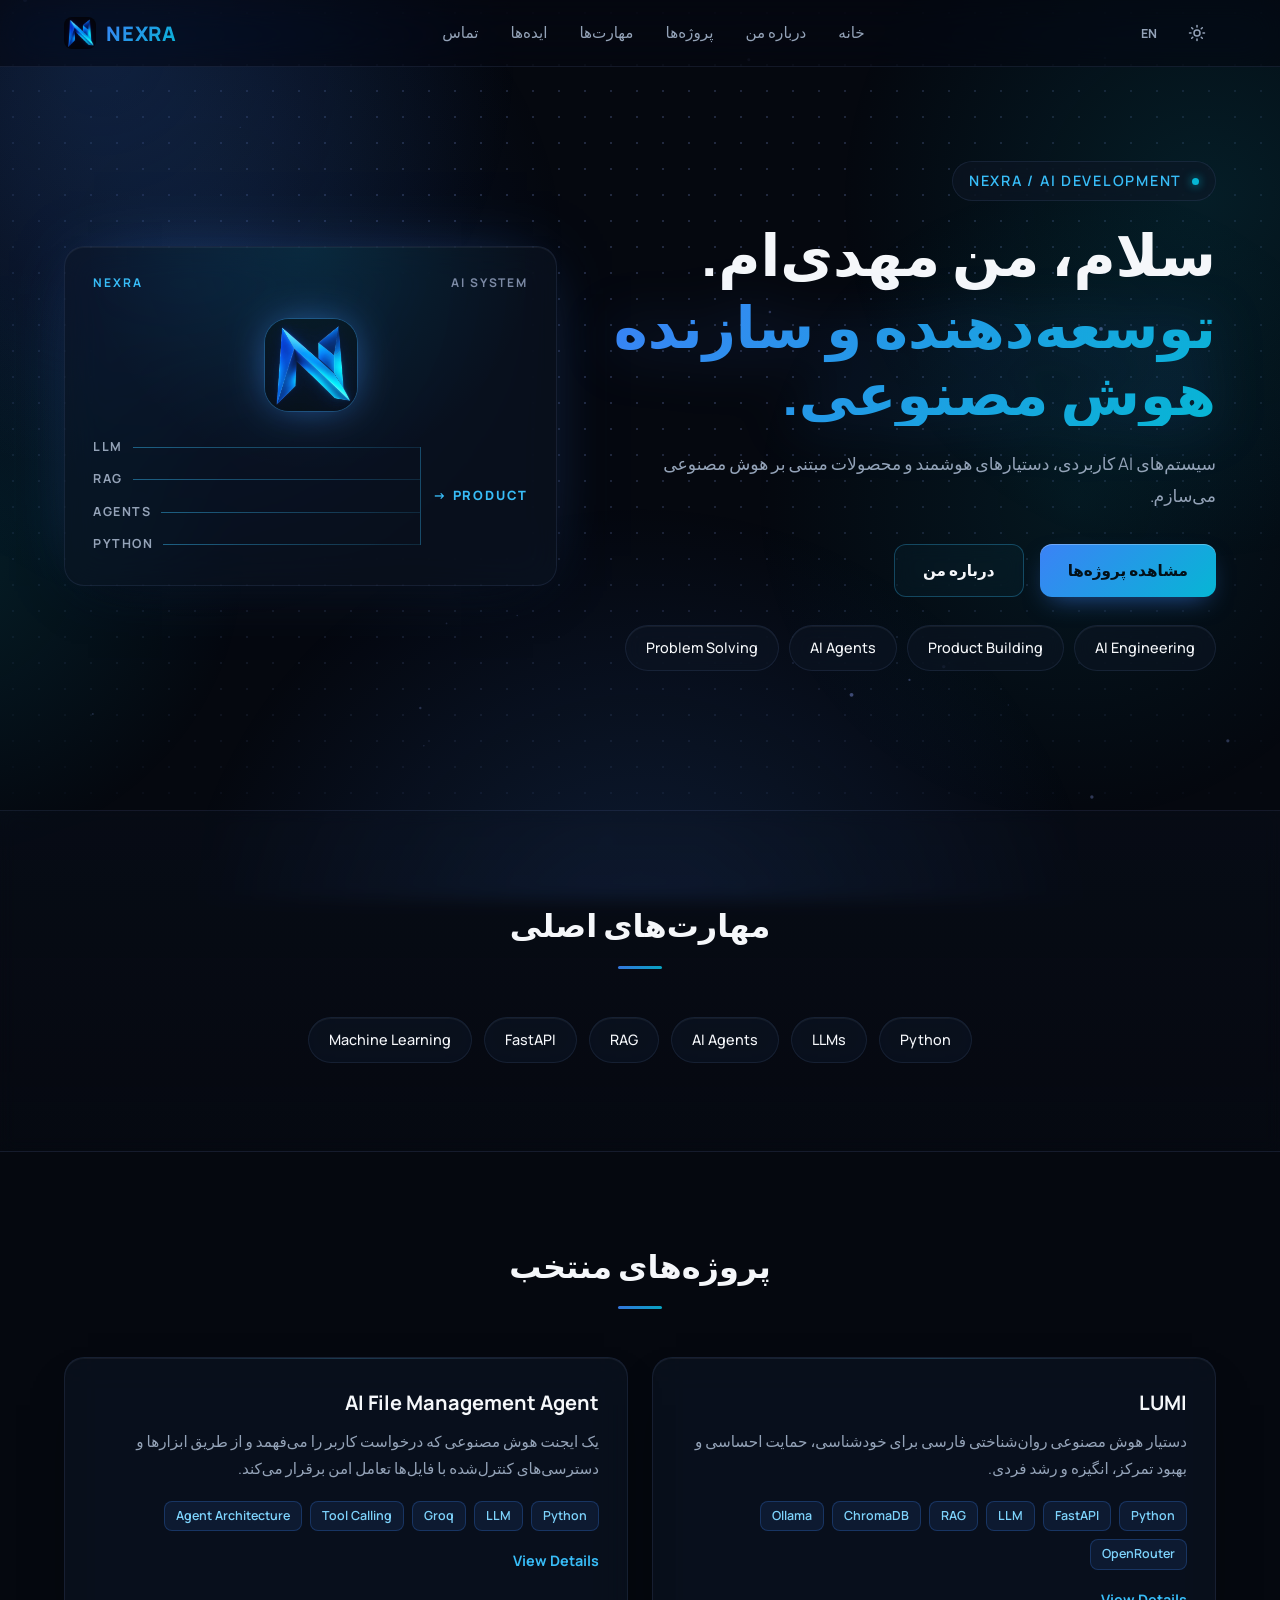
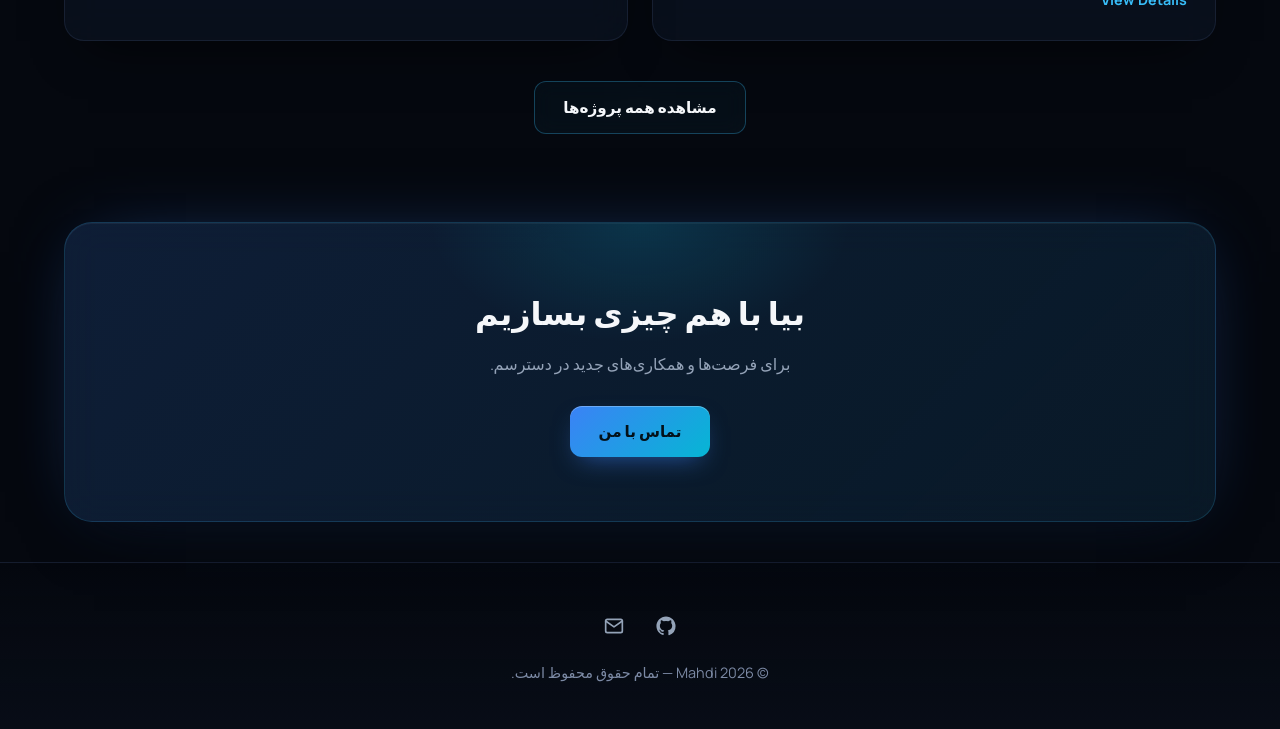
==== commit c2e11009: "Default language set to Persian – added and modified SEO to ensure the 'Idea Titles' are discoverabl" ====
--- a/index.html
+++ b/index.html
@@ -3,8 +3,8 @@
 <head>
   <meta charset="UTF-8">
   <meta name="viewport" content="width=device-width, initial-scale=1.0">
-  <title>Mahdi Mohammadi | AI Developer & AI Product Builder</title>
-  <meta name="description" content="Mahdi Mohammadi (مهدی محمدی) — AI Developer specializing in LLMs, RAG, and AI agents. Portfolio of real AI products including LUMI and AI File Management Agent.">
+    <title>Mahdi Mohammadi (مهدی محمدی) | AI Developer – توسعه‌دهنده هوش مصنوعی</title>
+    <meta name="description" content="مهدی محمدی، توسعه‌دهنده و برنامه‌نویس هوش مصنوعی؛ سازنده‌ی محصولات مبتنی بر LLM، RAG و ایجنت‌های هوشمند. Mahdi Mohammadi — AI Developer specializing in LLMs, RAG, and AI agents.">
     <link rel="canonical" href="https://mahdi-mohammadi.ir/">
 
   <!-- Structured Data برای شناسایی شخص (و عکسش) توسط گوگل -->
@@ -13,8 +13,9 @@
     "@context": "https://schema.org",
     "@type": "Person",
     "name": "Mahdi Mohammadi",
-    "alternateName": "مهدی محمدی",
+        "alternateName": "مهدی محمدی",
     "jobTitle": "AI Developer",
+    "description": "مهدی محمدی، توسعه‌دهنده و برنامه‌نویس هوش مصنوعی؛ سازنده‌ی محصولات مبتنی بر LLM، RAG و ایجنت‌های هوشمند.",
     "url": "https://mahdi-mohammadi.ir/",
     "image": "https://mahdi-mohammadi.ir/assets/images/mahdi-mohammadi-ai-developer.jpg",
     "sameAs": [
@@ -22,7 +23,7 @@
       "https://instagram.com/nexra_dev",
       "https://t.me/Mahdi_mohammadi_dev"
     ],
-    "knowsAbout": ["Artificial Intelligence", "Large Language Models", "RAG", "AI Agents", "Python", "FastAPI"]
+        "knowsAbout": ["Artificial Intelligence", "هوش مصنوعی", "Large Language Models", "RAG", "AI Agents", "Python", "FastAPI"]
   }
   </script>
 
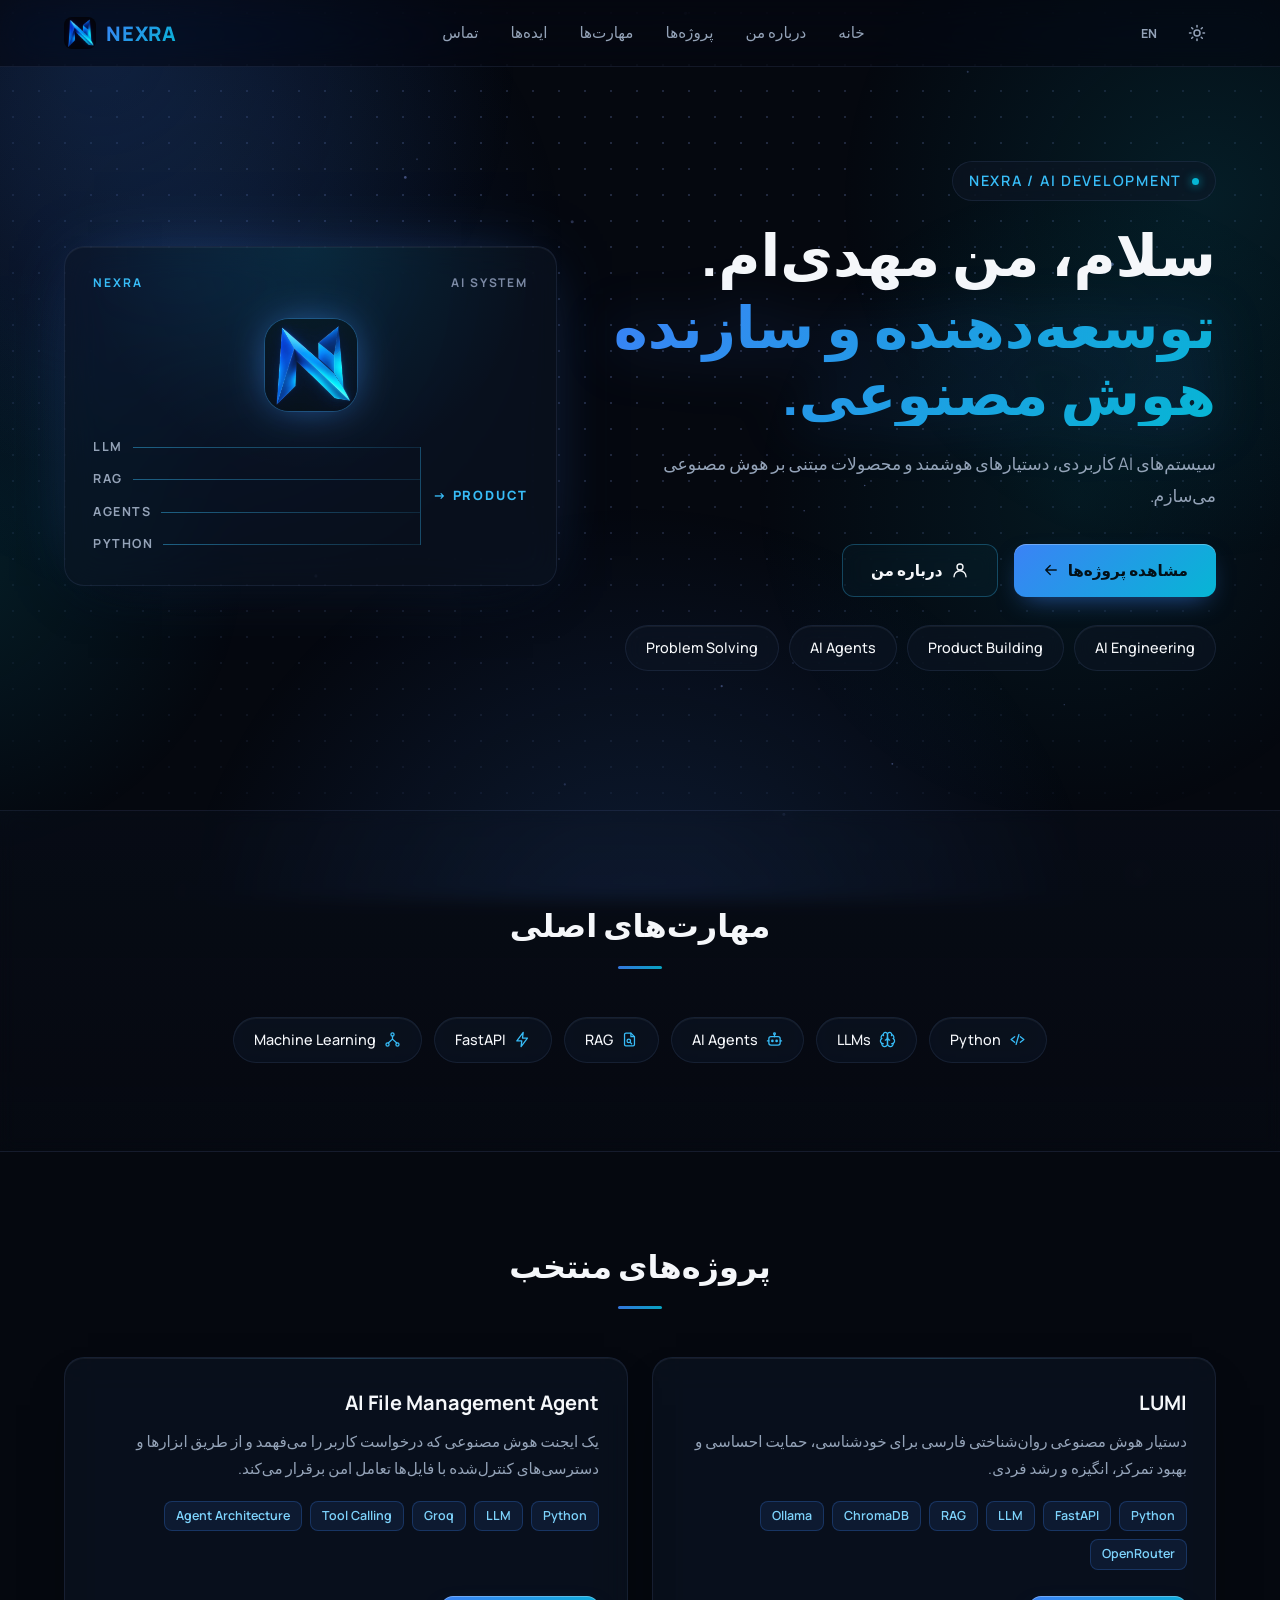
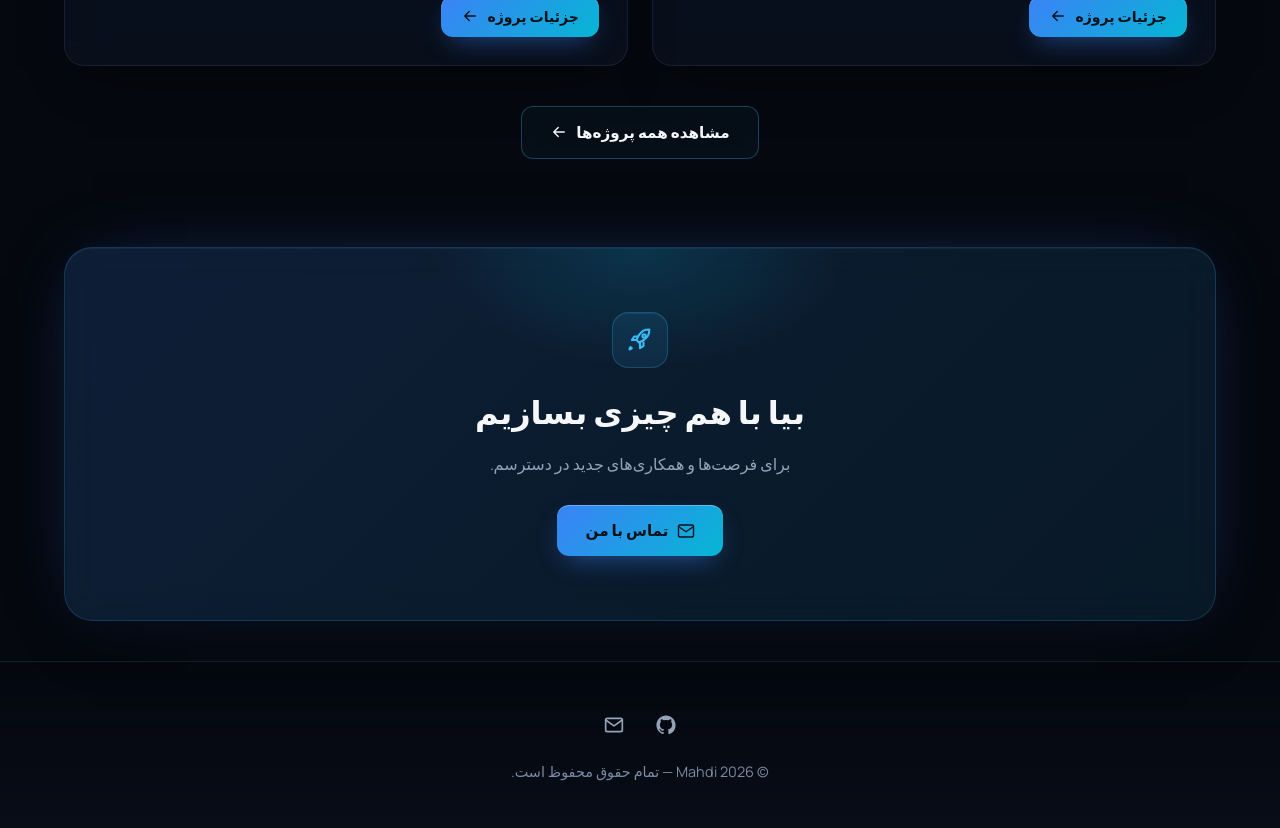
==== commit 80ac8963: "Adding icons to the Home and Contact pages + making the detail buttons in the Projects and Ideas sec" ====
--- a/index.html
+++ b/index.html
@@ -41,9 +41,9 @@
   <link rel="preconnect" href="https://fonts.googleapis.com">
   <link href="https://fonts.googleapis.com/css2?family=Manrope:wght@400;500;600;700;800&family=Vazirmatn:wght@400;500;600;700;800&display=swap" rel="stylesheet">
   <!-- استایل‌ها -->
-  <link rel="stylesheet" href="css/style.css">
-  <link rel="stylesheet" href="css/animations.css">
-  <link rel="stylesheet" href="css/responsive.css">
+  <link rel="stylesheet" href="css/style.css?v=6">
+  <link rel="stylesheet" href="css/animations.css?v=6">
+  <link rel="stylesheet" href="css/responsive.css?v=6">
 </head>
 <body>
 
@@ -63,8 +63,14 @@
         </h1>
         <p class="hero-intro" data-i18n="home.heroIntro">I build practical AI systems, intelligent assistants, and AI-powered products.</p>
         <div class="hero-actions">
-          <a href="projects.html" class="btn btn-primary" data-i18n="home.ctaProjects">View Projects</a>
-          <a href="about.html" class="btn btn-outline" data-i18n="home.ctaAbout">About Me</a>
+          <a href="projects.html" class="btn btn-primary">
+            <span data-i18n="home.ctaProjects">View Projects</span>
+            <span class="btn-ico" data-icon="arrow-right" aria-hidden="true"></span>
+          </a>
+          <a href="about.html" class="btn btn-outline">
+            <span class="btn-ico" data-icon="user" aria-hidden="true"></span>
+            <span data-i18n="home.ctaAbout">About Me</span>
+          </a>
         </div>
         <div class="hero-tags">
           <span class="skill-chip">AI Engineering</span>
@@ -97,12 +103,12 @@
     <div class="container">
       <h2 class="section-title" data-i18n="home.skillsTitle">Core Skills</h2>
       <div class="skills-grid">
-        <span class="skill-chip">Python</span>
-        <span class="skill-chip">LLMs</span>
-        <span class="skill-chip">AI Agents</span>
-        <span class="skill-chip">RAG</span>
-        <span class="skill-chip">FastAPI</span>
-        <span class="skill-chip">Machine Learning</span>
+        <span class="skill-chip has-ico"><span class="chip-ico" data-icon="code" aria-hidden="true"></span>Python</span>
+        <span class="skill-chip has-ico"><span class="chip-ico" data-icon="brain" aria-hidden="true"></span>LLMs</span>
+        <span class="skill-chip has-ico"><span class="chip-ico" data-icon="bot" aria-hidden="true"></span>AI Agents</span>
+        <span class="skill-chip has-ico"><span class="chip-ico" data-icon="file-search" aria-hidden="true"></span>RAG</span>
+        <span class="skill-chip has-ico"><span class="chip-ico" data-icon="zap" aria-hidden="true"></span>FastAPI</span>
+        <span class="skill-chip has-ico"><span class="chip-ico" data-icon="network" aria-hidden="true"></span>Machine Learning</span>
       </div>
     </div>
   </section>
@@ -113,7 +119,10 @@
       <h2 class="section-title" data-i18n="home.projectsTitle">Featured Projects</h2>
       <div id="featured-projects" class="projects-grid"></div>
       <div class="view-all-wrapper">
-        <a href="projects.html" class="btn btn-outline" data-i18n="home.viewAllProjects">View All Projects</a>
+        <a href="projects.html" class="btn btn-outline">
+          <span data-i18n="home.viewAllProjects">View All Projects</span>
+          <span class="btn-ico" data-icon="arrow-right" aria-hidden="true"></span>
+        </a>
       </div>
     </div>
   </section>
@@ -121,9 +130,13 @@
   <!-- CTA -->
   <section class="cta-section section">
     <div class="container cta-inner">
+      <span class="ico-badge ico-lg" data-icon="rocket" aria-hidden="true"></span>
       <h2 data-i18n="home.ctaTitle">Let's build something together</h2>
       <p data-i18n="home.ctaSubtitle">I'm open to new opportunities and collaborations.</p>
-      <a href="contact.html" class="btn btn-primary" data-i18n="home.ctaButton">Contact Me</a>
+      <a href="contact.html" class="btn btn-primary">
+        <span class="btn-ico" data-icon="mail" aria-hidden="true"></span>
+        <span data-i18n="home.ctaButton">Contact Me</span>
+      </a>
     </div>
   </section>
   </main>
@@ -146,6 +159,7 @@
 <script src="js/language.js"></script>
 <script src="js/typing.js"></script>
 <script src="js/main.js"></script>
+<script src="js/icons.js?v=6"></script>
 <script src="js/background.js"></script>
 <script src="js/home.js"></script>
 </body>
--- a/css/style.css
+++ b/css/style.css
@@ -1748,16 +1748,16 @@
 /* Share: دکمه + منوی شیشه‌ای */
 /* دکمه Share: گوشه‌ی بالای کارت، هم‌ردیف لینک برگشت (فارسی: چپ، انگلیسی: راست) */
 .idea-article { position: relative; }
-.idea-share {
+.idea-act {
   position: absolute;
   top: 33px;
   inset-inline-end: 32px;
   z-index: 5;
 }
-.idea-share-btn { padding: 10px 20px; font-size: 0.9rem; }
-.idea-share-btn svg { width: 18px; height: 18px; }
-
-.idea-share-menu {
+.idea-act-btn { padding: 10px 20px; font-size: 0.9rem; }
+.idea-act-btn svg { width: 18px; height: 18px; }
+
+.idea-act-menu {
   position: absolute;
   top: calc(100% + 10px);
   inset-inline-end: 0;
@@ -1782,14 +1782,14 @@
   transition: opacity 0.2s ease, transform 0.25s var(--ease), visibility 0.25s;
 }
 
-.idea-share.open .idea-share-menu {
+.idea-act.open .idea-act-menu {
   opacity: 1;
   visibility: visible;
   pointer-events: auto;
   transform: none;
 }
 
-.idea-share-item {
+.idea-act-item {
   display: flex;
   align-items: center;
   gap: 12px;
@@ -1803,16 +1803,16 @@
   transition: background-color 0.2s ease, color 0.2s ease;
 }
 
-.idea-share-item svg { width: 18px; height: 18px; flex: none; }
-
-.idea-share-item:hover,
-.idea-share-item:focus-visible {
+.idea-act-item svg { width: 18px; height: 18px; flex: none; }
+
+.idea-act-item:hover,
+.idea-act-item:focus-visible {
   background-color: rgba(var(--accent-rgb), 0.08);
   color: var(--accent);
   outline: none;
 }
 
-.idea-share-item.copied { color: #22c55e; }
+.idea-act-item.copied { color: #22c55e; }
 
 .idea-h2 { font-size: 1.2rem; font-weight: 700; margin: 32px 0 12px; }
 .idea-body > .idea-h2:first-child { margin-top: 0; }
@@ -2214,6 +2214,8 @@
   @media (prefers-reduced-motion: reduce) {
     .navbar-links, .navbar-links a, .navbar-links a::before {
       transition: none; animation: none; opacity: 1; transform: none;
+    }
+  }
 
   .navbar-links a:hover,
   .navbar-links a.active {
@@ -2222,4 +2224,154 @@
 
   /* وقتی منو بازه، اسکرول پشت صفحه قفل بشه */
   body.menu-open { overflow: hidden; }
-}+}
+
+/* ==========================================================================
+   ICON BADGE — آیکون کارت‌ها (صفحات About و Skills)
+   ========================================================================== */
+.ico-badge {
+  display: inline-flex;
+  align-items: center;
+  justify-content: center;
+  width: 46px;
+  height: 46px;
+  margin-bottom: 16px;
+  border-radius: 14px;
+  color: var(--accent);
+  background: rgba(var(--accent-rgb), 0.1);
+  border: 1px solid rgba(var(--accent-rgb), 0.22);
+  box-shadow: inset 0 1px 0 rgba(var(--accent-rgb), 0.12);
+  transition: transform 0.35s var(--ease), background-color 0.35s var(--ease), border-color 0.35s var(--ease);
+}
+
+.ico-badge svg {
+  width: 22px;
+  height: 22px;
+  display: block;
+}
+
+.ico-badge.ico-lg {
+  width: 56px;
+  height: 56px;
+  border-radius: 16px;
+}
+
+.ico-badge.ico-lg svg {
+  width: 28px;
+  height: 28px;
+}
+
+.path-card:hover .ico-badge,
+.expertise-card:hover .ico-badge {
+  transform: translateY(-2px) scale(1.05);
+  background: rgba(var(--accent-rgb), 0.16);
+  border-color: rgba(var(--accent-rgb), 0.4);
+}
+
+[data-theme="light"] .ico-badge {
+  color: var(--accent-start);
+  background: rgba(var(--accent-rgb), 0.12);
+}
+
+/* ==========================================================================
+   ICONS — صفحات Home و Contact
+   ========================================================================== */
+/* آیکون داخل دکمه‌ها */
+.btn-ico {
+  display: inline-flex;
+  align-items: center;
+  flex: none;
+}
+.btn-ico svg {
+  width: 18px;
+  height: 18px;
+  display: block;
+  transition: transform 0.3s var(--ease);
+}
+.btn:hover .btn-ico[data-icon="arrow-right"] svg { transform: translateX(3px); }
+[dir="rtl"] .btn:hover .btn-ico[data-icon="arrow-right"] svg { transform: scaleX(-1) translateX(3px); }
+
+/* فلش‌ها در حالت راست‌به‌چپ برعکس میشن */
+[dir="rtl"] [data-icon="arrow-right"] svg { transform: scaleX(-1); }
+
+/* چیپ‌های مهارت با آیکون */
+.skill-chip.has-ico {
+  display: inline-flex;
+  align-items: center;
+  gap: 8px;
+}
+.chip-ico {
+  display: inline-flex;
+  color: var(--accent);
+}
+.chip-ico svg {
+  width: 17px;
+  height: 17px;
+  display: block;
+}
+
+/* آیکون بالای عنوان بخش CTA و هدر صفحه تماس */
+.cta-inner > .ico-badge,
+.contact-head .ico-badge {
+  margin-bottom: 18px;
+}
+
+/* فلش ردیف‌های تماس */
+.contact-arrow {
+  display: inline-flex;
+  align-items: center;
+}
+.contact-arrow svg {
+  width: 20px;
+  height: 20px;
+  display: block;
+}
+
+/* ==========================================================================
+   CARD CTA — دکمه ورود به جزئیات (کارت‌های Projects و Ideas و Home)
+   ========================================================================== */
+.card-cta {
+  display: inline-flex;
+  align-items: center;
+  gap: 8px;
+  padding: 10px 20px;
+  border-radius: 999px;
+  background: var(--accent-gradient);
+  color: #031018;
+  font-weight: 700;
+  font-size: 0.9rem;
+  box-shadow:
+    0 8px 22px -8px rgba(var(--blue-rgb), 0.65),
+    inset 0 1px 0 rgba(255, 255, 255, 0.28);
+  transition: transform 0.3s var(--ease), box-shadow 0.3s var(--ease), filter 0.3s var(--ease);
+}
+.card-cta .btn-ico svg { width: 18px; height: 18px; }
+
+.pcard:hover .card-cta,
+.idea-row:hover .card-cta {
+  transform: translateY(-2px);
+  filter: brightness(1.08);
+  box-shadow:
+    0 14px 30px -8px rgba(var(--blue-rgb), 0.8),
+    inset 0 1px 0 rgba(255, 255, 255, 0.34);
+}
+.pcard:hover .card-cta .btn-ico svg,
+.idea-row:hover .card-cta .btn-ico svg { transform: translateX(4px); }
+[dir="rtl"] .pcard:hover .card-cta .btn-ico svg,
+[dir="rtl"] .idea-row:hover .card-cta .btn-ico svg { transform: scaleX(-1) translateX(4px); }
+
+/* کارت پروژه: دکمه پایین کارت، با فاصله از تگ‌ها */
+.card-cta-row { margin-top: auto; padding-top: 22px; }
+
+/* کارت ایده: دکمه زیر توضیح */
+.idea-cta { margin-top: 14px; padding: 8px 18px; font-size: 0.86rem; }
+
+/* کارت پروژه‌های منتخب در Home: دکمه جزئیات */
+.btn.btn-sm { padding: 9px 20px; font-size: 0.88rem; }
+.project-links { align-items: center; flex-wrap: wrap; }
+.project-links a.btn-primary { color: #031018; }
+.project-links a.btn-primary:hover { opacity: 1; text-decoration: none; }
+
+/* کارت‌های Home: دکمه جزئیات هم‌تراز پایین کارت */
+.projects-grid > .project-card:not(.pcard) { display: flex; flex-direction: column; }
+.projects-grid > .project-card:not(.pcard) .project-links { margin-top: auto; padding-top: 8px; }
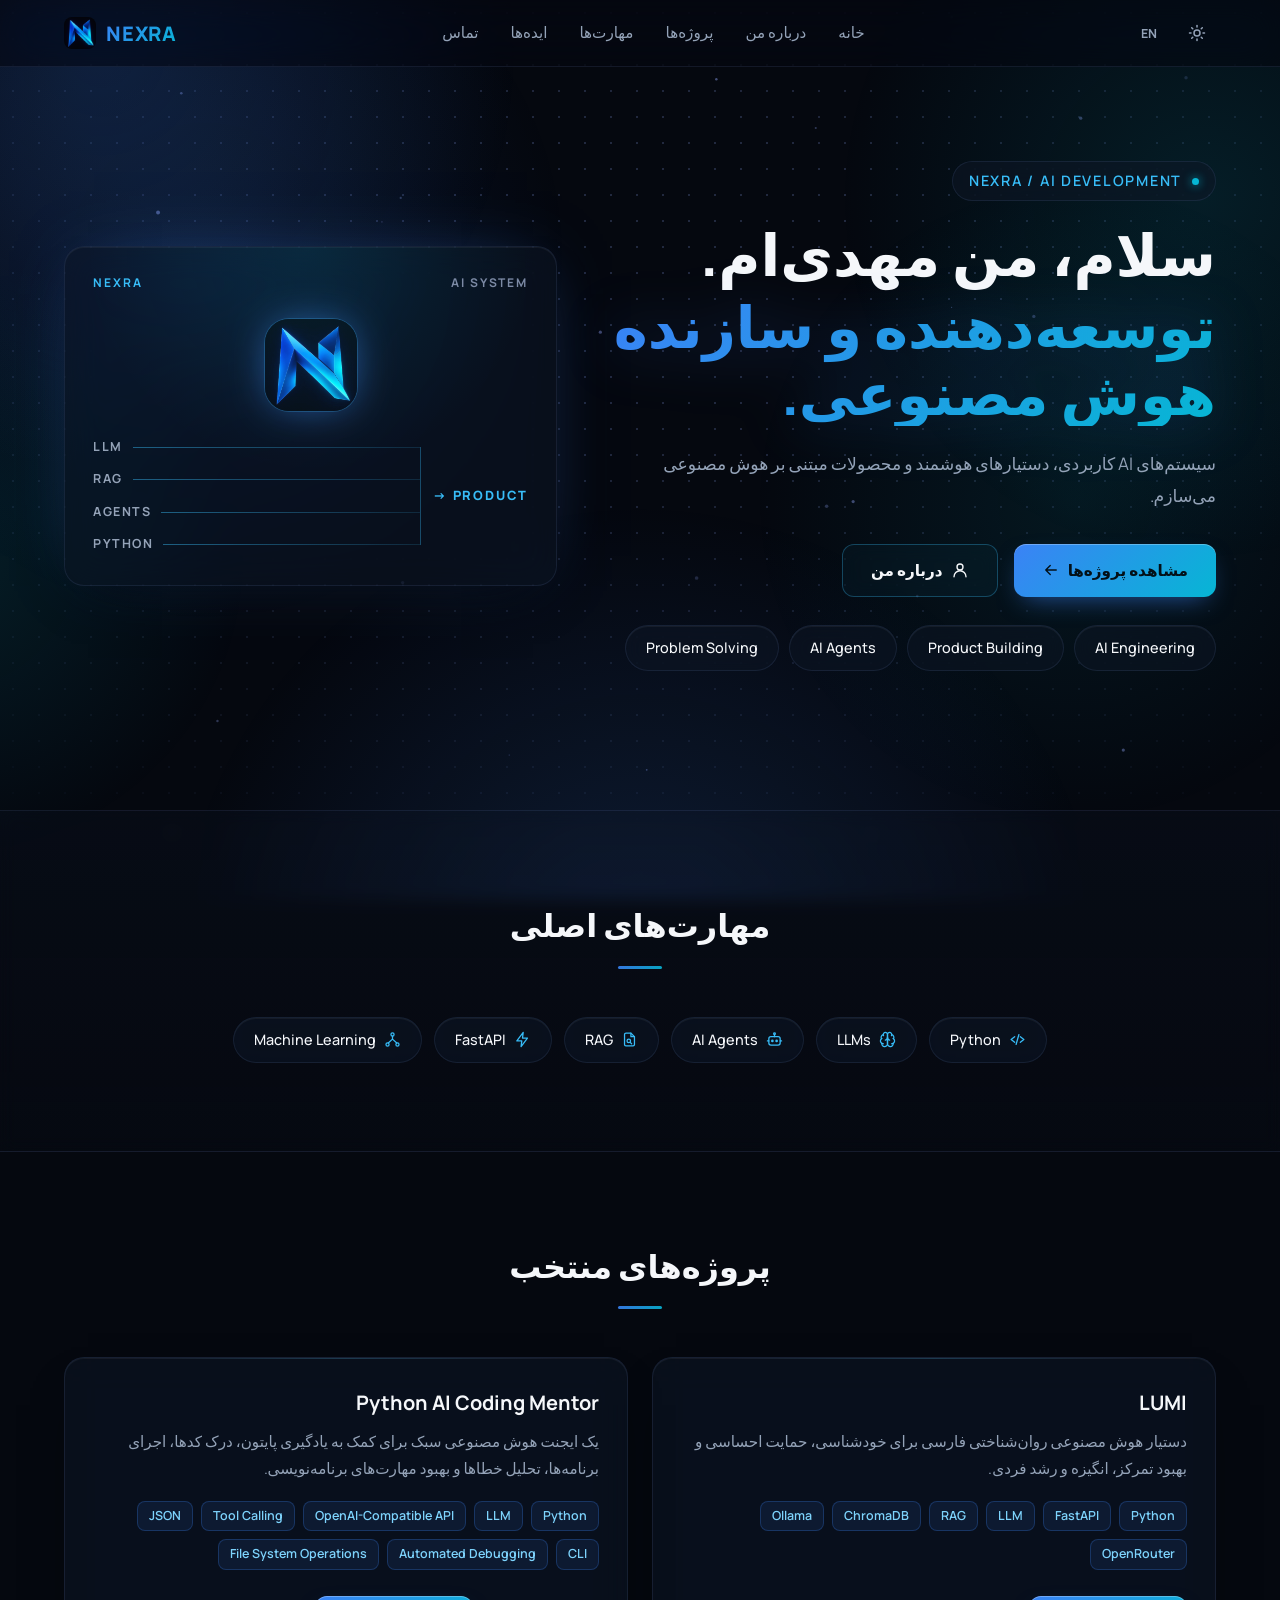
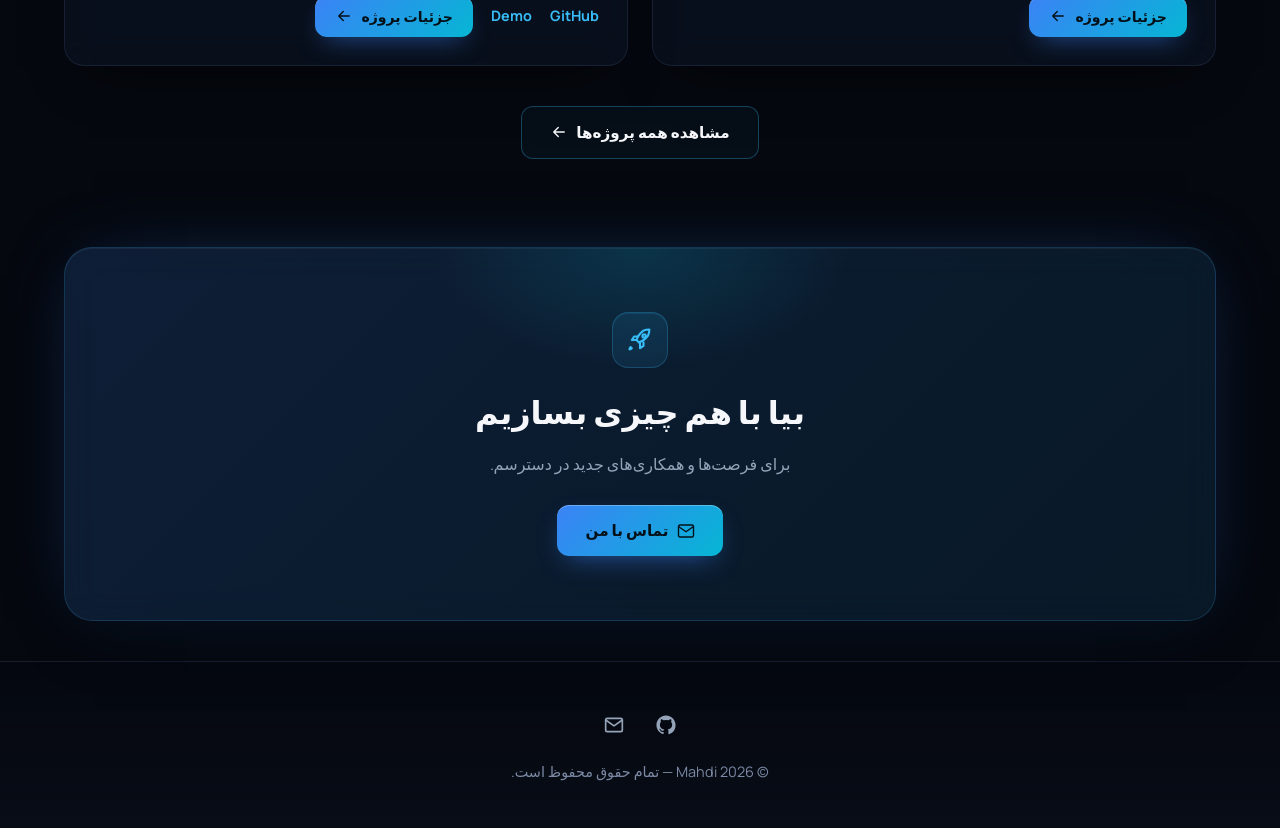
==== commit 6e8f96a7: "Add temporary Halloween theme" ====
--- a/index.html
+++ b/index.html
@@ -41,9 +41,10 @@
   <link rel="preconnect" href="https://fonts.googleapis.com">
   <link href="https://fonts.googleapis.com/css2?family=Manrope:wght@400;500;600;700;800&family=Vazirmatn:wght@400;500;600;700;800&display=swap" rel="stylesheet">
   <!-- استایل‌ها -->
-  <link rel="stylesheet" href="css/style.css?v=6">
-  <link rel="stylesheet" href="css/animations.css?v=6">
-  <link rel="stylesheet" href="css/responsive.css?v=6">
+  <link rel="stylesheet" href="css/style.css?v=11">
+  <link rel="stylesheet" href="css/animations.css?v=11">
+  <link rel="stylesheet" href="css/responsive.css?v=11">
+  <script src="js/halloween.js?v=2"></script>
 </head>
 <body>
 
--- a/css/style.css
+++ b/css/style.css
@@ -1256,6 +1256,8 @@
   overflow: hidden;
 }
 .pd-cover img { display: block; width: 100%; height: 100%; object-fit: cover; border-radius: 14px; }
+/* انیمیشن کاور (iframe): دقیقاً به اندازه‌ی کادر، بدون border و سایز پیش‌فرض ۳۰۰×۱۵۰ مرورگر */
+.pd-cover iframe { display: block; width: 100%; height: 100%; border: 0; border-radius: 14px; background: #0a0f1d; }
 
 .pd-section { padding: 36px 0; }
 .pd-h2 { font-size: 1.5rem; font-weight: 700; margin-bottom: 20px; }
@@ -1748,16 +1750,16 @@
 /* Share: دکمه + منوی شیشه‌ای */
 /* دکمه Share: گوشه‌ی بالای کارت، هم‌ردیف لینک برگشت (فارسی: چپ، انگلیسی: راست) */
 .idea-article { position: relative; }
-.idea-act {
+.idea-share {
   position: absolute;
-  top: 33px;
+  top: 19px;
   inset-inline-end: 32px;
   z-index: 5;
 }
-.idea-act-btn { padding: 10px 20px; font-size: 0.9rem; }
-.idea-act-btn svg { width: 18px; height: 18px; }
-
-.idea-act-menu {
+.idea-share-btn { padding: 7px 14px; font-size: 0.82rem; }
+.idea-share-btn svg { width: 16px; height: 16px; }
+
+.idea-share-menu {
   position: absolute;
   top: calc(100% + 10px);
   inset-inline-end: 0;
@@ -1782,14 +1784,14 @@
   transition: opacity 0.2s ease, transform 0.25s var(--ease), visibility 0.25s;
 }
 
-.idea-act.open .idea-act-menu {
+.idea-share.open .idea-share-menu {
   opacity: 1;
   visibility: visible;
   pointer-events: auto;
   transform: none;
 }
 
-.idea-act-item {
+.idea-share-item {
   display: flex;
   align-items: center;
   gap: 12px;
@@ -1803,16 +1805,16 @@
   transition: background-color 0.2s ease, color 0.2s ease;
 }
 
-.idea-act-item svg { width: 18px; height: 18px; flex: none; }
-
-.idea-act-item:hover,
-.idea-act-item:focus-visible {
+.idea-share-item svg { width: 18px; height: 18px; flex: none; }
+
+.idea-share-item:hover,
+.idea-share-item:focus-visible {
   background-color: rgba(var(--accent-rgb), 0.08);
   color: var(--accent);
   outline: none;
 }
 
-.idea-act-item.copied { color: #22c55e; }
+.idea-share-item.copied { color: #22c55e; }
 
 .idea-h2 { font-size: 1.2rem; font-weight: 700; margin: 32px 0 12px; }
 .idea-body > .idea-h2:first-child { margin-top: 0; }
@@ -1910,6 +1912,8 @@
 /* صفحه جزئیات Idea داخل همون کادر شیشه‌ای مشترک با Project Details */
 .idea-article .pd-hero,
 .idea-article .pd-section { padding-left: 0; padding-right: 0; }
+/* لینک برگشت + دکمه Share بالاتر بیان */
+.idea-article .pd-hero { padding-top: 16px; }
 /* ==========================================================================
    CONTACT PAGE — لیست مینیمال راه‌های ارتباطی
    ========================================================================== */
--- a/css/responsive.css
+++ b/css/responsive.css
@@ -479,19 +479,19 @@
 /* Share در موبایل: کوچک‌تر و هم‌تراز با padding کوچک‌تر کارت */
 @media (max-width: 768px) {
   .idea-share {
-    top: 33px;
+    top: 17px;
     inset-inline-end: 20px;
   }
 
   .idea-share-btn {
-    padding: 6px 12px;
-    gap: 6px;
-    font-size: 0.8rem;
+    padding: 5px 10px;
+    gap: 5px;
+    font-size: 0.76rem;
   }
 
   .idea-share-btn svg {
-    width: 15px;
-    height: 15px;
+    width: 14px;
+    height: 14px;
   }
 
   .idea-share-menu {
@@ -503,4 +503,25 @@
     padding: 10px;
     font-size: 0.9rem;
   }
-}+}
+
+/* ==========================================================================
+   کوچک‌تر کردن سایزها در موبایل
+   - html font-size کم میشه، پس همه‌ی مقدارهای rem (فونت‌ها و تیترها) با هم کوچک میشن
+   - برای کوچک‌تر/بزرگ‌تر کردن بیشتر، فقط درصد font-size رو تغییر بده
+   ========================================================================== */
+@media (max-width: 768px) {
+  html {
+    font-size: 93.75%; /* 15px به‌جای 16px */
+  }
+
+  .btn {
+    padding: 11px 22px;
+  }
+}
+
+@media (max-width: 380px) {
+  html {
+    font-size: 90%; /* 14.4px برای گوشی‌های خیلی کوچک */
+  }
+}
